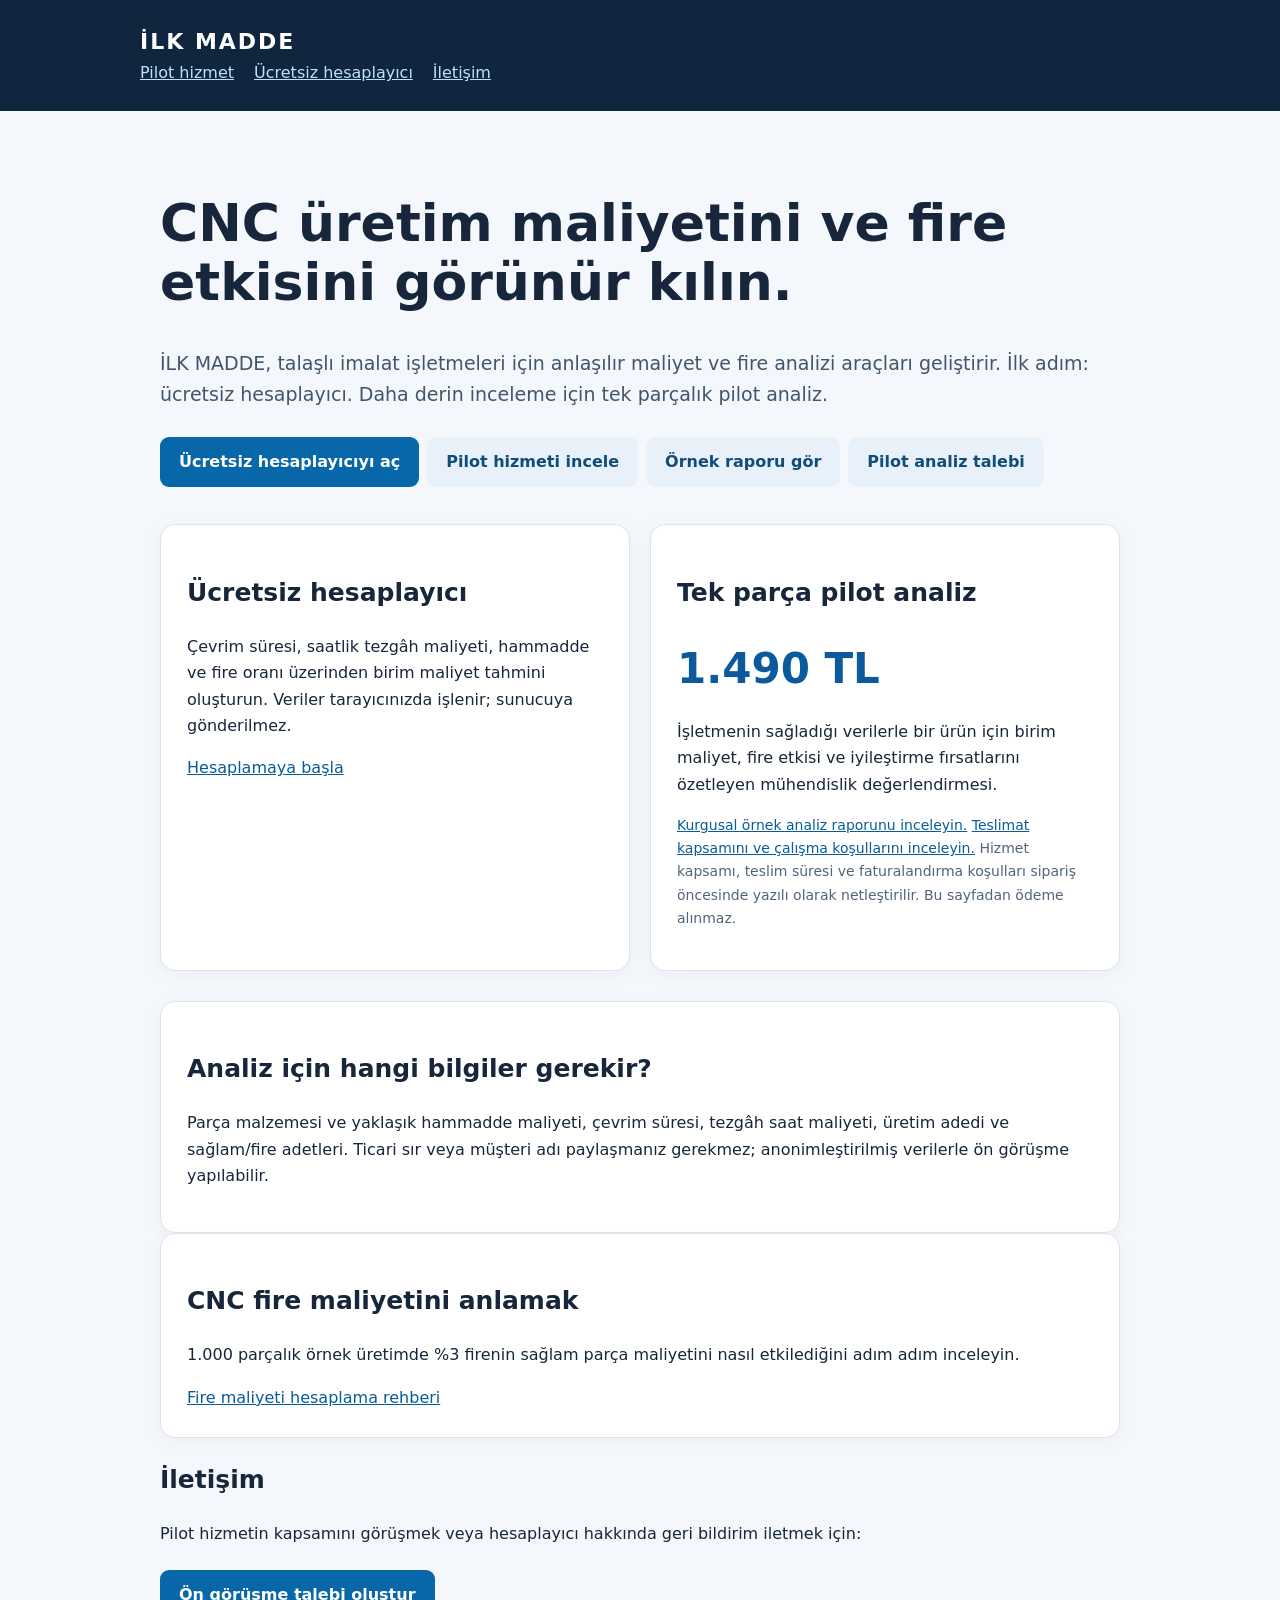
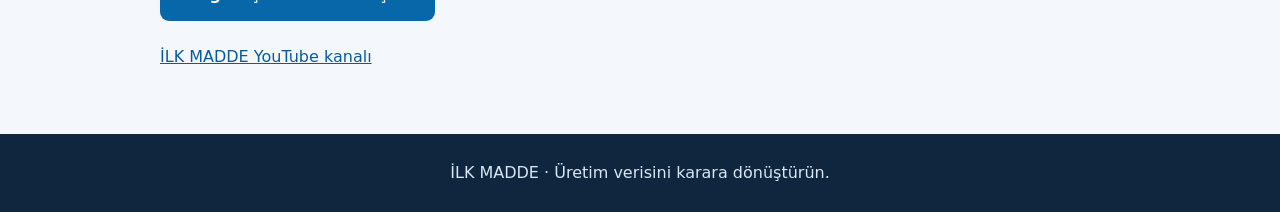
==== index.html @ 1cdfc6d5 "Link detailed pilot service scope from homepage" ====
<!doctype html><html lang="tr"><head><meta charset="utf-8"><meta name="viewport" content="width=device-width,initial-scale=1"><meta name="description" content="İLK MADDE CNC üretim maliyeti ve fire analizi. Ücretsiz hesaplayıcı ve 1.490 TL pilot mühendislik analizi."><title>İLK MADDE | CNC Maliyet ve Fire Analizi</title><style>:root{color-scheme:light}*{box-sizing:border-box}body{margin:0;background:#f4f7fb;color:#17263a;font:16px/1.65 system-ui,-apple-system,Segoe UI,sans-serif}header{background:#10263f;color:white;padding:24px max(20px,calc((100vw - 1000px)/2))}header strong{font-size:22px;letter-spacing:2px}nav a{color:#bce0ff;margin-right:20px}main{max-width:1000px;margin:auto;padding:48px 20px}h1{font-size:clamp(30px,5vw,52px);line-height:1.15}h2{font-size:25px}.lead{font-size:19px;color:#42556d}.grid{display:grid;grid-template-columns:repeat(auto-fit,minmax(260px,1fr));gap:20px;margin:30px 0}.card{background:white;border:1px solid #dce4ed;border-radius:15px;padding:26px;box-shadow:0 4px 20px #10263f0a}.price{font-size:42px;font-weight:800;color:#0b5a9e}.btn{display:inline-block;padding:12px 19px;border-radius:9px;background:#0867a8;color:white;text-decoration:none;font-weight:700;margin:7px 8px 7px 0}.btn.alt{background:#e8f1fa;color:#124c79}footer{background:#10263f;color:#d7e7f5;padding:26px 20px;text-align:center}a{color:#075c9b}footer a{color:#d7e7f5}.small{font-size:14px;color:#52647b}</style></head><body><header><strong>İLK MADDE</strong><nav><a href="#hizmet">Pilot hizmet</a><a href="hesaplayici.html">Ücretsiz hesaplayıcı</a><a href="#iletisim">İletişim</a></nav></header><main><h1>CNC üretim maliyetini ve fire etkisini görünür kılın.</h1><p class="lead">İLK MADDE, talaşlı imalat işletmeleri için anlaşılır maliyet ve fire analizi araçları geliştirir. İlk adım: ücretsiz hesaplayıcı. Daha derin inceleme için tek parçalık pilot analiz.</p><a class="btn" href="hesaplayici.html">Ücretsiz hesaplayıcıyı aç</a><a class="btn alt" href="#hizmet">Pilot hizmeti incele</a><a class="btn alt" href="ornek-analiz.html">Örnek raporu gör</a><a class="btn alt" href="on-gorusme.html?kaynak=ana-sayfa">Pilot analiz talebi</a><div class="grid"><section class="card"><h2>Ücretsiz hesaplayıcı</h2><p>Çevrim süresi, saatlik tezgâh maliyeti, hammadde ve fire oranı üzerinden birim maliyet tahmini oluşturun. Veriler tarayıcınızda işlenir; sunucuya gönderilmez.</p><a href="hesaplayici.html">Hesaplamaya başla</a></section><section class="card" id="hizmet"><h2>Tek parça pilot analiz</h2><div class="price">1.490 TL</div><p>İşletmenin sağladığı verilerle bir ürün için birim maliyet, fire etkisi ve iyileştirme fırsatlarını özetleyen mühendislik değerlendirmesi.</p><p class="small"><a href="ornek-analiz.html">Kurgusal örnek analiz raporunu inceleyin.</a> <a href="hizmet-kapsami.html">Teslimat kapsamını ve çalışma koşullarını inceleyin.</a> Hizmet kapsamı, teslim süresi ve faturalandırma koşulları sipariş öncesinde yazılı olarak netleştirilir. Bu sayfadan ödeme alınmaz.</p></section></div><section class="card"><h2>Analiz için hangi bilgiler gerekir?</h2><p>Parça malzemesi ve yaklaşık hammadde maliyeti, çevrim süresi, tezgâh saat maliyeti, üretim adedi ve sağlam/fire adetleri. Ticari sır veya müşteri adı paylaşmanız gerekmez; anonimleştirilmiş verilerle ön görüşme yapılabilir.</p></section><section class="card"><h2>CNC fire maliyetini anlamak</h2><p>1.000 parçalık örnek üretimde %3 firenin sağlam parça maliyetini nasıl etkilediğini adım adım inceleyin.</p><a href="cnc-fire-maliyeti.html">Fire maliyeti hesaplama rehberi</a></section><section id="iletisim"><h2>İletişim</h2><p>Pilot hizmetin kapsamını görüşmek veya hesaplayıcı hakkında geri bildirim iletmek için:</p><a class="btn" href="on-gorusme.html?kaynak=ana-sayfa">Ön görüşme talebi oluştur</a><p><a href="https://www.youtube.com/channel/UCplCbrNZTSpGg5XpnNmNl9g" rel="noopener noreferrer">İLK MADDE YouTube kanalı</a></p></section></main><footer>İLK MADDE · Üretim verisini karara dönüştürün.</footer></body></html>
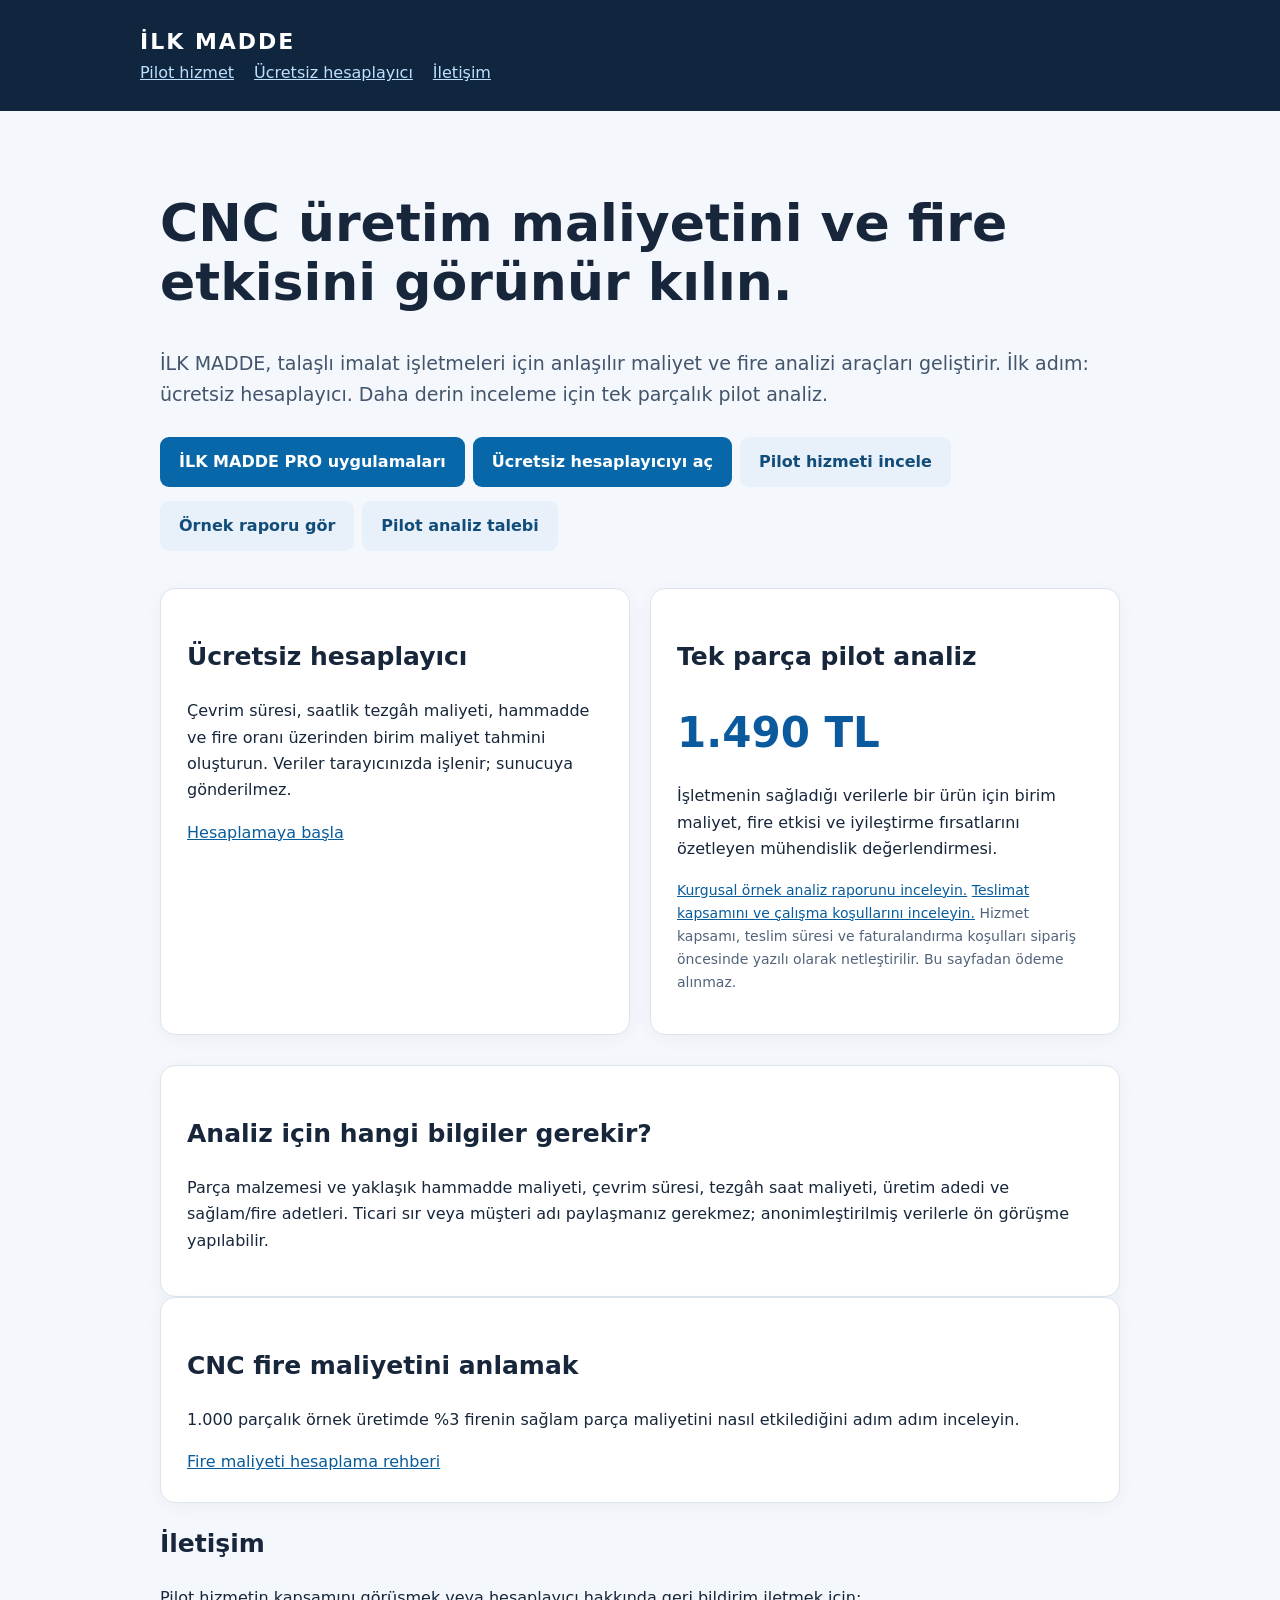
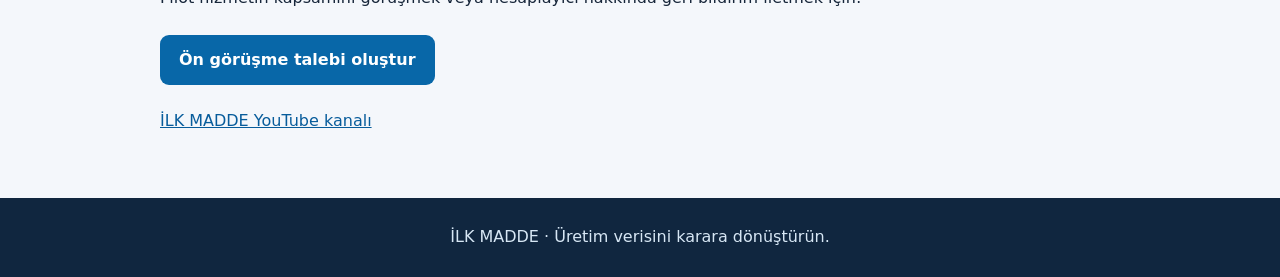
==== commit fe6e7063: "Feature modular PRO application suite on homepage" ====
--- a/index.html
+++ b/index.html
@@ -1 +1 @@
-<!doctype html><html lang="tr"><head><meta charset="utf-8"><meta name="viewport" content="width=device-width,initial-scale=1"><meta name="description" content="İLK MADDE CNC üretim maliyeti ve fire analizi. Ücretsiz hesaplayıcı ve 1.490 TL pilot mühendislik analizi."><title>İLK MADDE | CNC Maliyet ve Fire Analizi</title><style>:root{color-scheme:light}*{box-sizing:border-box}body{margin:0;background:#f4f7fb;color:#17263a;font:16px/1.65 system-ui,-apple-system,Segoe UI,sans-serif}header{background:#10263f;color:white;padding:24px max(20px,calc((100vw - 1000px)/2))}header strong{font-size:22px;letter-spacing:2px}nav a{color:#bce0ff;margin-right:20px}main{max-width:1000px;margin:auto;padding:48px 20px}h1{font-size:clamp(30px,5vw,52px);line-height:1.15}h2{font-size:25px}.lead{font-size:19px;color:#42556d}.grid{display:grid;grid-template-columns:repeat(auto-fit,minmax(260px,1fr));gap:20px;margin:30px 0}.card{background:white;border:1px solid #dce4ed;border-radius:15px;padding:26px;box-shadow:0 4px 20px #10263f0a}.price{font-size:42px;font-weight:800;color:#0b5a9e}.btn{display:inline-block;padding:12px 19px;border-radius:9px;background:#0867a8;color:white;text-decoration:none;font-weight:700;margin:7px 8px 7px 0}.btn.alt{background:#e8f1fa;color:#124c79}footer{background:#10263f;color:#d7e7f5;padding:26px 20px;text-align:center}a{color:#075c9b}footer a{color:#d7e7f5}.small{font-size:14px;color:#52647b}</style></head><body><header><strong>İLK MADDE</strong><nav><a href="#hizmet">Pilot hizmet</a><a href="hesaplayici.html">Ücretsiz hesaplayıcı</a><a href="#iletisim">İletişim</a></nav></header><main><h1>CNC üretim maliyetini ve fire etkisini görünür kılın.</h1><p class="lead">İLK MADDE, talaşlı imalat işletmeleri için anlaşılır maliyet ve fire analizi araçları geliştirir. İlk adım: ücretsiz hesaplayıcı. Daha derin inceleme için tek parçalık pilot analiz.</p><a class="btn" href="hesaplayici.html">Ücretsiz hesaplayıcıyı aç</a><a class="btn alt" href="#hizmet">Pilot hizmeti incele</a><a class="btn alt" href="ornek-analiz.html">Örnek raporu gör</a><a class="btn alt" href="on-gorusme.html?kaynak=ana-sayfa">Pilot analiz talebi</a><div class="grid"><section class="card"><h2>Ücretsiz hesaplayıcı</h2><p>Çevrim süresi, saatlik tezgâh maliyeti, hammadde ve fire oranı üzerinden birim maliyet tahmini oluşturun. Veriler tarayıcınızda işlenir; sunucuya gönderilmez.</p><a href="hesaplayici.html">Hesaplamaya başla</a></section><section class="card" id="hizmet"><h2>Tek parça pilot analiz</h2><div class="price">1.490 TL</div><p>İşletmenin sağladığı verilerle bir ürün için birim maliyet, fire etkisi ve iyileştirme fırsatlarını özetleyen mühendislik değerlendirmesi.</p><p class="small"><a href="ornek-analiz.html">Kurgusal örnek analiz raporunu inceleyin.</a> <a href="hizmet-kapsami.html">Teslimat kapsamını ve çalışma koşullarını inceleyin.</a> Hizmet kapsamı, teslim süresi ve faturalandırma koşulları sipariş öncesinde yazılı olarak netleştirilir. Bu sayfadan ödeme alınmaz.</p></section></div><section class="card"><h2>Analiz için hangi bilgiler gerekir?</h2><p>Parça malzemesi ve yaklaşık hammadde maliyeti, çevrim süresi, tezgâh saat maliyeti, üretim adedi ve sağlam/fire adetleri. Ticari sır veya müşteri adı paylaşmanız gerekmez; anonimleştirilmiş verilerle ön görüşme yapılabilir.</p></section><section class="card"><h2>CNC fire maliyetini anlamak</h2><p>1.000 parçalık örnek üretimde %3 firenin sağlam parça maliyetini nasıl etkilediğini adım adım inceleyin.</p><a href="cnc-fire-maliyeti.html">Fire maliyeti hesaplama rehberi</a></section><section id="iletisim"><h2>İletişim</h2><p>Pilot hizmetin kapsamını görüşmek veya hesaplayıcı hakkında geri bildirim iletmek için:</p><a class="btn" href="on-gorusme.html?kaynak=ana-sayfa">Ön görüşme talebi oluştur</a><p><a href="https://www.youtube.com/channel/UCplCbrNZTSpGg5XpnNmNl9g" rel="noopener noreferrer">İLK MADDE YouTube kanalı</a></p></section></main><footer>İLK MADDE · Üretim verisini karara dönüştürün.</footer></body></html>+<!doctype html><html lang="tr"><head><meta charset="utf-8"><meta name="viewport" content="width=device-width,initial-scale=1"><meta name="description" content="İLK MADDE CNC üretim maliyeti ve fire analizi. Ücretsiz hesaplayıcı ve 1.490 TL pilot mühendislik analizi."><title>İLK MADDE | CNC Maliyet ve Fire Analizi</title><style>:root{color-scheme:light}*{box-sizing:border-box}body{margin:0;background:#f4f7fb;color:#17263a;font:16px/1.65 system-ui,-apple-system,Segoe UI,sans-serif}header{background:#10263f;color:white;padding:24px max(20px,calc((100vw - 1000px)/2))}header strong{font-size:22px;letter-spacing:2px}nav a{color:#bce0ff;margin-right:20px}main{max-width:1000px;margin:auto;padding:48px 20px}h1{font-size:clamp(30px,5vw,52px);line-height:1.15}h2{font-size:25px}.lead{font-size:19px;color:#42556d}.grid{display:grid;grid-template-columns:repeat(auto-fit,minmax(260px,1fr));gap:20px;margin:30px 0}.card{background:white;border:1px solid #dce4ed;border-radius:15px;padding:26px;box-shadow:0 4px 20px #10263f0a}.price{font-size:42px;font-weight:800;color:#0b5a9e}.btn{display:inline-block;padding:12px 19px;border-radius:9px;background:#0867a8;color:white;text-decoration:none;font-weight:700;margin:7px 8px 7px 0}.btn.alt{background:#e8f1fa;color:#124c79}footer{background:#10263f;color:#d7e7f5;padding:26px 20px;text-align:center}a{color:#075c9b}footer a{color:#d7e7f5}.small{font-size:14px;color:#52647b}</style></head><body><header><strong>İLK MADDE</strong><nav><a href="#hizmet">Pilot hizmet</a><a href="hesaplayici.html">Ücretsiz hesaplayıcı</a><a href="#iletisim">İletişim</a></nav></header><main><h1>CNC üretim maliyetini ve fire etkisini görünür kılın.</h1><p class="lead">İLK MADDE, talaşlı imalat işletmeleri için anlaşılır maliyet ve fire analizi araçları geliştirir. İlk adım: ücretsiz hesaplayıcı. Daha derin inceleme için tek parçalık pilot analiz.</p><a class="btn" href="pro.html">İLK MADDE PRO uygulamaları</a><a class="btn" href="hesaplayici.html">Ücretsiz hesaplayıcıyı aç</a><a class="btn alt" href="#hizmet">Pilot hizmeti incele</a><a class="btn alt" href="ornek-analiz.html">Örnek raporu gör</a><a class="btn alt" href="on-gorusme.html?kaynak=ana-sayfa">Pilot analiz talebi</a><div class="grid"><section class="card"><h2>Ücretsiz hesaplayıcı</h2><p>Çevrim süresi, saatlik tezgâh maliyeti, hammadde ve fire oranı üzerinden birim maliyet tahmini oluşturun. Veriler tarayıcınızda işlenir; sunucuya gönderilmez.</p><a href="hesaplayici.html">Hesaplamaya başla</a></section><section class="card" id="hizmet"><h2>Tek parça pilot analiz</h2><div class="price">1.490 TL</div><p>İşletmenin sağladığı verilerle bir ürün için birim maliyet, fire etkisi ve iyileştirme fırsatlarını özetleyen mühendislik değerlendirmesi.</p><p class="small"><a href="ornek-analiz.html">Kurgusal örnek analiz raporunu inceleyin.</a> <a href="hizmet-kapsami.html">Teslimat kapsamını ve çalışma koşullarını inceleyin.</a> Hizmet kapsamı, teslim süresi ve faturalandırma koşulları sipariş öncesinde yazılı olarak netleştirilir. Bu sayfadan ödeme alınmaz.</p></section></div><section class="card"><h2>Analiz için hangi bilgiler gerekir?</h2><p>Parça malzemesi ve yaklaşık hammadde maliyeti, çevrim süresi, tezgâh saat maliyeti, üretim adedi ve sağlam/fire adetleri. Ticari sır veya müşteri adı paylaşmanız gerekmez; anonimleştirilmiş verilerle ön görüşme yapılabilir.</p></section><section class="card"><h2>CNC fire maliyetini anlamak</h2><p>1.000 parçalık örnek üretimde %3 firenin sağlam parça maliyetini nasıl etkilediğini adım adım inceleyin.</p><a href="cnc-fire-maliyeti.html">Fire maliyeti hesaplama rehberi</a></section><section id="iletisim"><h2>İletişim</h2><p>Pilot hizmetin kapsamını görüşmek veya hesaplayıcı hakkında geri bildirim iletmek için:</p><a class="btn" href="on-gorusme.html?kaynak=ana-sayfa">Ön görüşme talebi oluştur</a><p><a href="https://www.youtube.com/channel/UCplCbrNZTSpGg5XpnNmNl9g" rel="noopener noreferrer">İLK MADDE YouTube kanalı</a></p></section></main><footer>İLK MADDE · Üretim verisini karara dönüştürün.</footer></body></html>
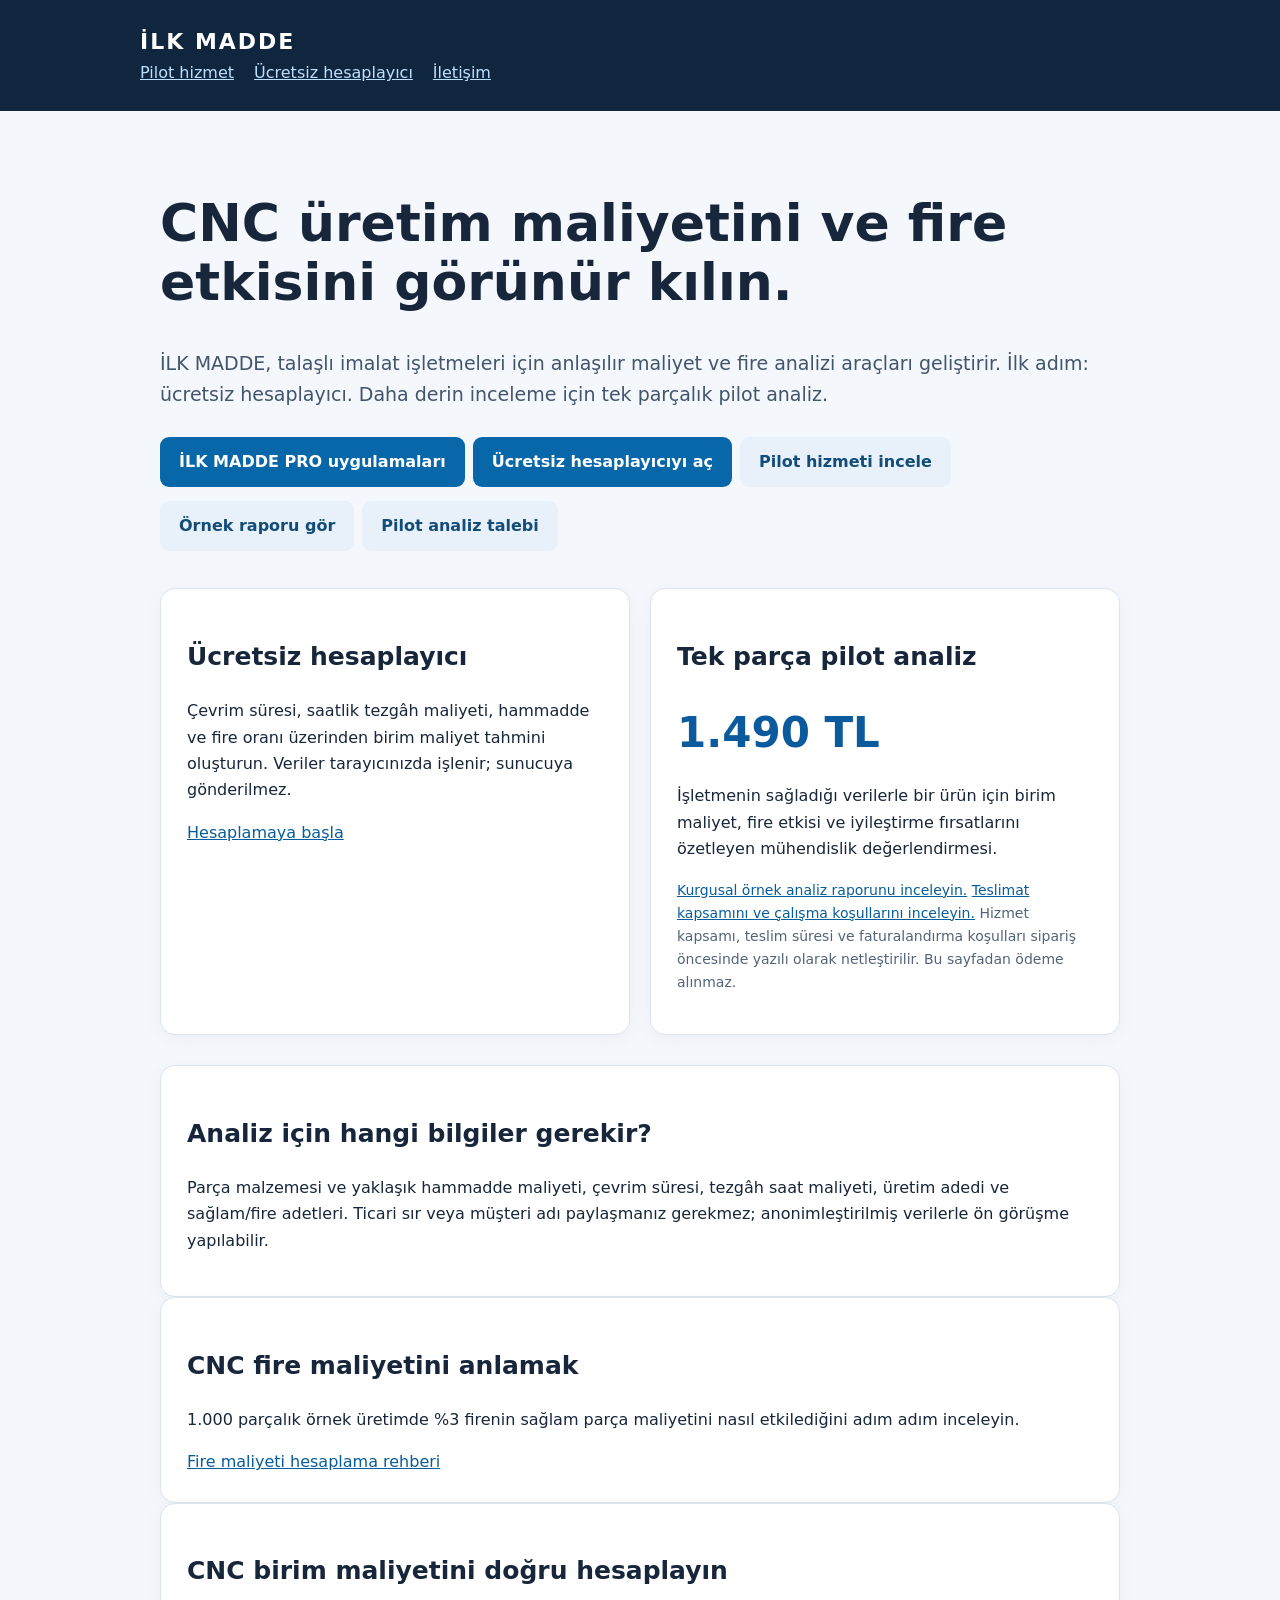
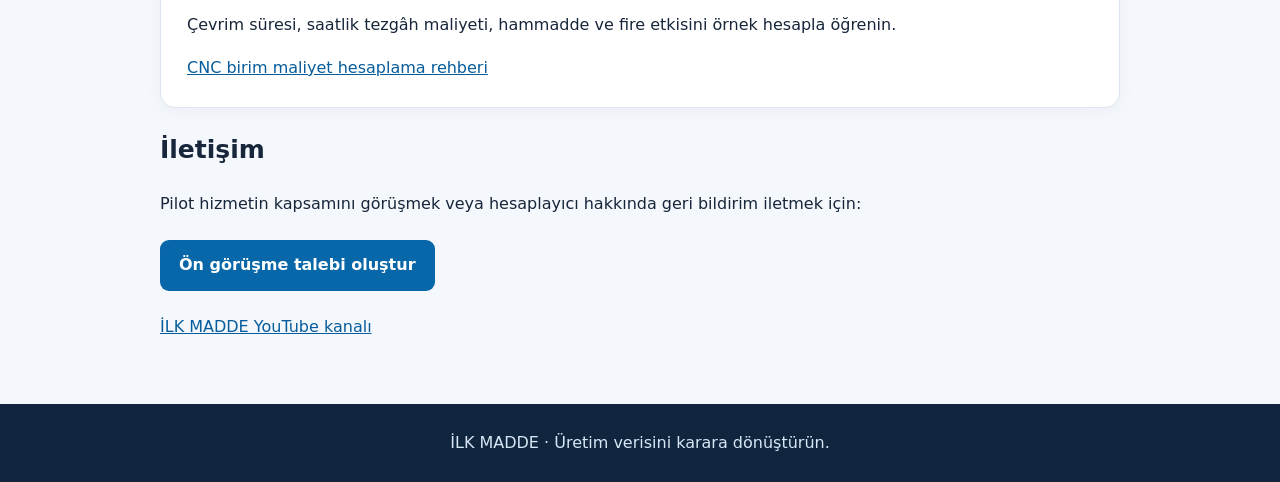
==== commit 8a5e345f: "Improve homepage search metadata and link original CNC cost guide" ====
--- a/index.html
+++ b/index.html
@@ -1 +1 @@
-<!doctype html><html lang="tr"><head><meta charset="utf-8"><meta name="viewport" content="width=device-width,initial-scale=1"><meta name="description" content="İLK MADDE CNC üretim maliyeti ve fire analizi. Ücretsiz hesaplayıcı ve 1.490 TL pilot mühendislik analizi."><title>İLK MADDE | CNC Maliyet ve Fire Analizi</title><style>:root{color-scheme:light}*{box-sizing:border-box}body{margin:0;background:#f4f7fb;color:#17263a;font:16px/1.65 system-ui,-apple-system,Segoe UI,sans-serif}header{background:#10263f;color:white;padding:24px max(20px,calc((100vw - 1000px)/2))}header strong{font-size:22px;letter-spacing:2px}nav a{color:#bce0ff;margin-right:20px}main{max-width:1000px;margin:auto;padding:48px 20px}h1{font-size:clamp(30px,5vw,52px);line-height:1.15}h2{font-size:25px}.lead{font-size:19px;color:#42556d}.grid{display:grid;grid-template-columns:repeat(auto-fit,minmax(260px,1fr));gap:20px;margin:30px 0}.card{background:white;border:1px solid #dce4ed;border-radius:15px;padding:26px;box-shadow:0 4px 20px #10263f0a}.price{font-size:42px;font-weight:800;color:#0b5a9e}.btn{display:inline-block;padding:12px 19px;border-radius:9px;background:#0867a8;color:white;text-decoration:none;font-weight:700;margin:7px 8px 7px 0}.btn.alt{background:#e8f1fa;color:#124c79}footer{background:#10263f;color:#d7e7f5;padding:26px 20px;text-align:center}a{color:#075c9b}footer a{color:#d7e7f5}.small{font-size:14px;color:#52647b}</style></head><body><header><strong>İLK MADDE</strong><nav><a href="#hizmet">Pilot hizmet</a><a href="hesaplayici.html">Ücretsiz hesaplayıcı</a><a href="#iletisim">İletişim</a></nav></header><main><h1>CNC üretim maliyetini ve fire etkisini görünür kılın.</h1><p class="lead">İLK MADDE, talaşlı imalat işletmeleri için anlaşılır maliyet ve fire analizi araçları geliştirir. İlk adım: ücretsiz hesaplayıcı. Daha derin inceleme için tek parçalık pilot analiz.</p><a class="btn" href="pro.html">İLK MADDE PRO uygulamaları</a><a class="btn" href="hesaplayici.html">Ücretsiz hesaplayıcıyı aç</a><a class="btn alt" href="#hizmet">Pilot hizmeti incele</a><a class="btn alt" href="ornek-analiz.html">Örnek raporu gör</a><a class="btn alt" href="on-gorusme.html?kaynak=ana-sayfa">Pilot analiz talebi</a><div class="grid"><section class="card"><h2>Ücretsiz hesaplayıcı</h2><p>Çevrim süresi, saatlik tezgâh maliyeti, hammadde ve fire oranı üzerinden birim maliyet tahmini oluşturun. Veriler tarayıcınızda işlenir; sunucuya gönderilmez.</p><a href="hesaplayici.html">Hesaplamaya başla</a></section><section class="card" id="hizmet"><h2>Tek parça pilot analiz</h2><div class="price">1.490 TL</div><p>İşletmenin sağladığı verilerle bir ürün için birim maliyet, fire etkisi ve iyileştirme fırsatlarını özetleyen mühendislik değerlendirmesi.</p><p class="small"><a href="ornek-analiz.html">Kurgusal örnek analiz raporunu inceleyin.</a> <a href="hizmet-kapsami.html">Teslimat kapsamını ve çalışma koşullarını inceleyin.</a> Hizmet kapsamı, teslim süresi ve faturalandırma koşulları sipariş öncesinde yazılı olarak netleştirilir. Bu sayfadan ödeme alınmaz.</p></section></div><section class="card"><h2>Analiz için hangi bilgiler gerekir?</h2><p>Parça malzemesi ve yaklaşık hammadde maliyeti, çevrim süresi, tezgâh saat maliyeti, üretim adedi ve sağlam/fire adetleri. Ticari sır veya müşteri adı paylaşmanız gerekmez; anonimleştirilmiş verilerle ön görüşme yapılabilir.</p></section><section class="card"><h2>CNC fire maliyetini anlamak</h2><p>1.000 parçalık örnek üretimde %3 firenin sağlam parça maliyetini nasıl etkilediğini adım adım inceleyin.</p><a href="cnc-fire-maliyeti.html">Fire maliyeti hesaplama rehberi</a></section><section id="iletisim"><h2>İletişim</h2><p>Pilot hizmetin kapsamını görüşmek veya hesaplayıcı hakkında geri bildirim iletmek için:</p><a class="btn" href="on-gorusme.html?kaynak=ana-sayfa">Ön görüşme talebi oluştur</a><p><a href="https://www.youtube.com/channel/UCplCbrNZTSpGg5XpnNmNl9g" rel="noopener noreferrer">İLK MADDE YouTube kanalı</a></p></section></main><footer>İLK MADDE · Üretim verisini karara dönüştürün.</footer></body></html>+<!doctype html><html lang="tr"><head><meta charset="utf-8"><meta name="viewport" content="width=device-width,initial-scale=1"><meta name="description" content="İLK MADDE CNC üretim maliyeti ve fire analizi. Ücretsiz hesaplayıcı ve 1.490 TL pilot mühendislik analizi."><link rel="canonical" href="https://bugrayesilbas-cyber.github.io/ilk-madde/"><meta property="og:title" content="İLK MADDE | CNC Maliyet ve Fire Analizi"><meta property="og:description" content="Ücretsiz CNC maliyet hesaplayıcı, fire analizi ve pilot mühendislik hizmeti."><meta property="og:type" content="website"><meta property="og:url" content="https://bugrayesilbas-cyber.github.io/ilk-madde/"><title>İLK MADDE | CNC Maliyet ve Fire Analizi</title><style>:root{color-scheme:light}*{box-sizing:border-box}body{margin:0;background:#f4f7fb;color:#17263a;font:16px/1.65 system-ui,-apple-system,Segoe UI,sans-serif}header{background:#10263f;color:white;padding:24px max(20px,calc((100vw - 1000px)/2))}header strong{font-size:22px;letter-spacing:2px}nav a{color:#bce0ff;margin-right:20px}main{max-width:1000px;margin:auto;padding:48px 20px}h1{font-size:clamp(30px,5vw,52px);line-height:1.15}h2{font-size:25px}.lead{font-size:19px;color:#42556d}.grid{display:grid;grid-template-columns:repeat(auto-fit,minmax(260px,1fr));gap:20px;margin:30px 0}.card{background:white;border:1px solid #dce4ed;border-radius:15px;padding:26px;box-shadow:0 4px 20px #10263f0a}.price{font-size:42px;font-weight:800;color:#0b5a9e}.btn{display:inline-block;padding:12px 19px;border-radius:9px;background:#0867a8;color:white;text-decoration:none;font-weight:700;margin:7px 8px 7px 0}.btn.alt{background:#e8f1fa;color:#124c79}footer{background:#10263f;color:#d7e7f5;padding:26px 20px;text-align:center}a{color:#075c9b}footer a{color:#d7e7f5}.small{font-size:14px;color:#52647b}</style></head><body><header><strong>İLK MADDE</strong><nav><a href="#hizmet">Pilot hizmet</a><a href="hesaplayici.html">Ücretsiz hesaplayıcı</a><a href="#iletisim">İletişim</a></nav></header><main><h1>CNC üretim maliyetini ve fire etkisini görünür kılın.</h1><p class="lead">İLK MADDE, talaşlı imalat işletmeleri için anlaşılır maliyet ve fire analizi araçları geliştirir. İlk adım: ücretsiz hesaplayıcı. Daha derin inceleme için tek parçalık pilot analiz.</p><a class="btn" href="pro.html">İLK MADDE PRO uygulamaları</a><a class="btn" href="hesaplayici.html">Ücretsiz hesaplayıcıyı aç</a><a class="btn alt" href="#hizmet">Pilot hizmeti incele</a><a class="btn alt" href="ornek-analiz.html">Örnek raporu gör</a><a class="btn alt" href="on-gorusme.html?kaynak=ana-sayfa">Pilot analiz talebi</a><div class="grid"><section class="card"><h2>Ücretsiz hesaplayıcı</h2><p>Çevrim süresi, saatlik tezgâh maliyeti, hammadde ve fire oranı üzerinden birim maliyet tahmini oluşturun. Veriler tarayıcınızda işlenir; sunucuya gönderilmez.</p><a href="hesaplayici.html">Hesaplamaya başla</a></section><section class="card" id="hizmet"><h2>Tek parça pilot analiz</h2><div class="price">1.490 TL</div><p>İşletmenin sağladığı verilerle bir ürün için birim maliyet, fire etkisi ve iyileştirme fırsatlarını özetleyen mühendislik değerlendirmesi.</p><p class="small"><a href="ornek-analiz.html">Kurgusal örnek analiz raporunu inceleyin.</a> <a href="hizmet-kapsami.html">Teslimat kapsamını ve çalışma koşullarını inceleyin.</a> Hizmet kapsamı, teslim süresi ve faturalandırma koşulları sipariş öncesinde yazılı olarak netleştirilir. Bu sayfadan ödeme alınmaz.</p></section></div><section class="card"><h2>Analiz için hangi bilgiler gerekir?</h2><p>Parça malzemesi ve yaklaşık hammadde maliyeti, çevrim süresi, tezgâh saat maliyeti, üretim adedi ve sağlam/fire adetleri. Ticari sır veya müşteri adı paylaşmanız gerekmez; anonimleştirilmiş verilerle ön görüşme yapılabilir.</p></section><section class="card"><h2>CNC fire maliyetini anlamak</h2><p>1.000 parçalık örnek üretimde %3 firenin sağlam parça maliyetini nasıl etkilediğini adım adım inceleyin.</p><a href="cnc-fire-maliyeti.html">Fire maliyeti hesaplama rehberi</a></section><section class="card"><h2>CNC birim maliyetini doğru hesaplayın</h2><p>Çevrim süresi, saatlik tezgâh maliyeti, hammadde ve fire etkisini örnek hesapla öğrenin.</p><a href="cnc-birim-maliyet-hesaplama.html">CNC birim maliyet hesaplama rehberi</a></section><section id="iletisim"><h2>İletişim</h2><p>Pilot hizmetin kapsamını görüşmek veya hesaplayıcı hakkında geri bildirim iletmek için:</p><a class="btn" href="on-gorusme.html?kaynak=ana-sayfa">Ön görüşme talebi oluştur</a><p><a href="https://www.youtube.com/channel/UCplCbrNZTSpGg5XpnNmNl9g" rel="noopener noreferrer">İLK MADDE YouTube kanalı</a></p></section></main><footer>İLK MADDE · Üretim verisini karara dönüştürün.</footer></body></html>
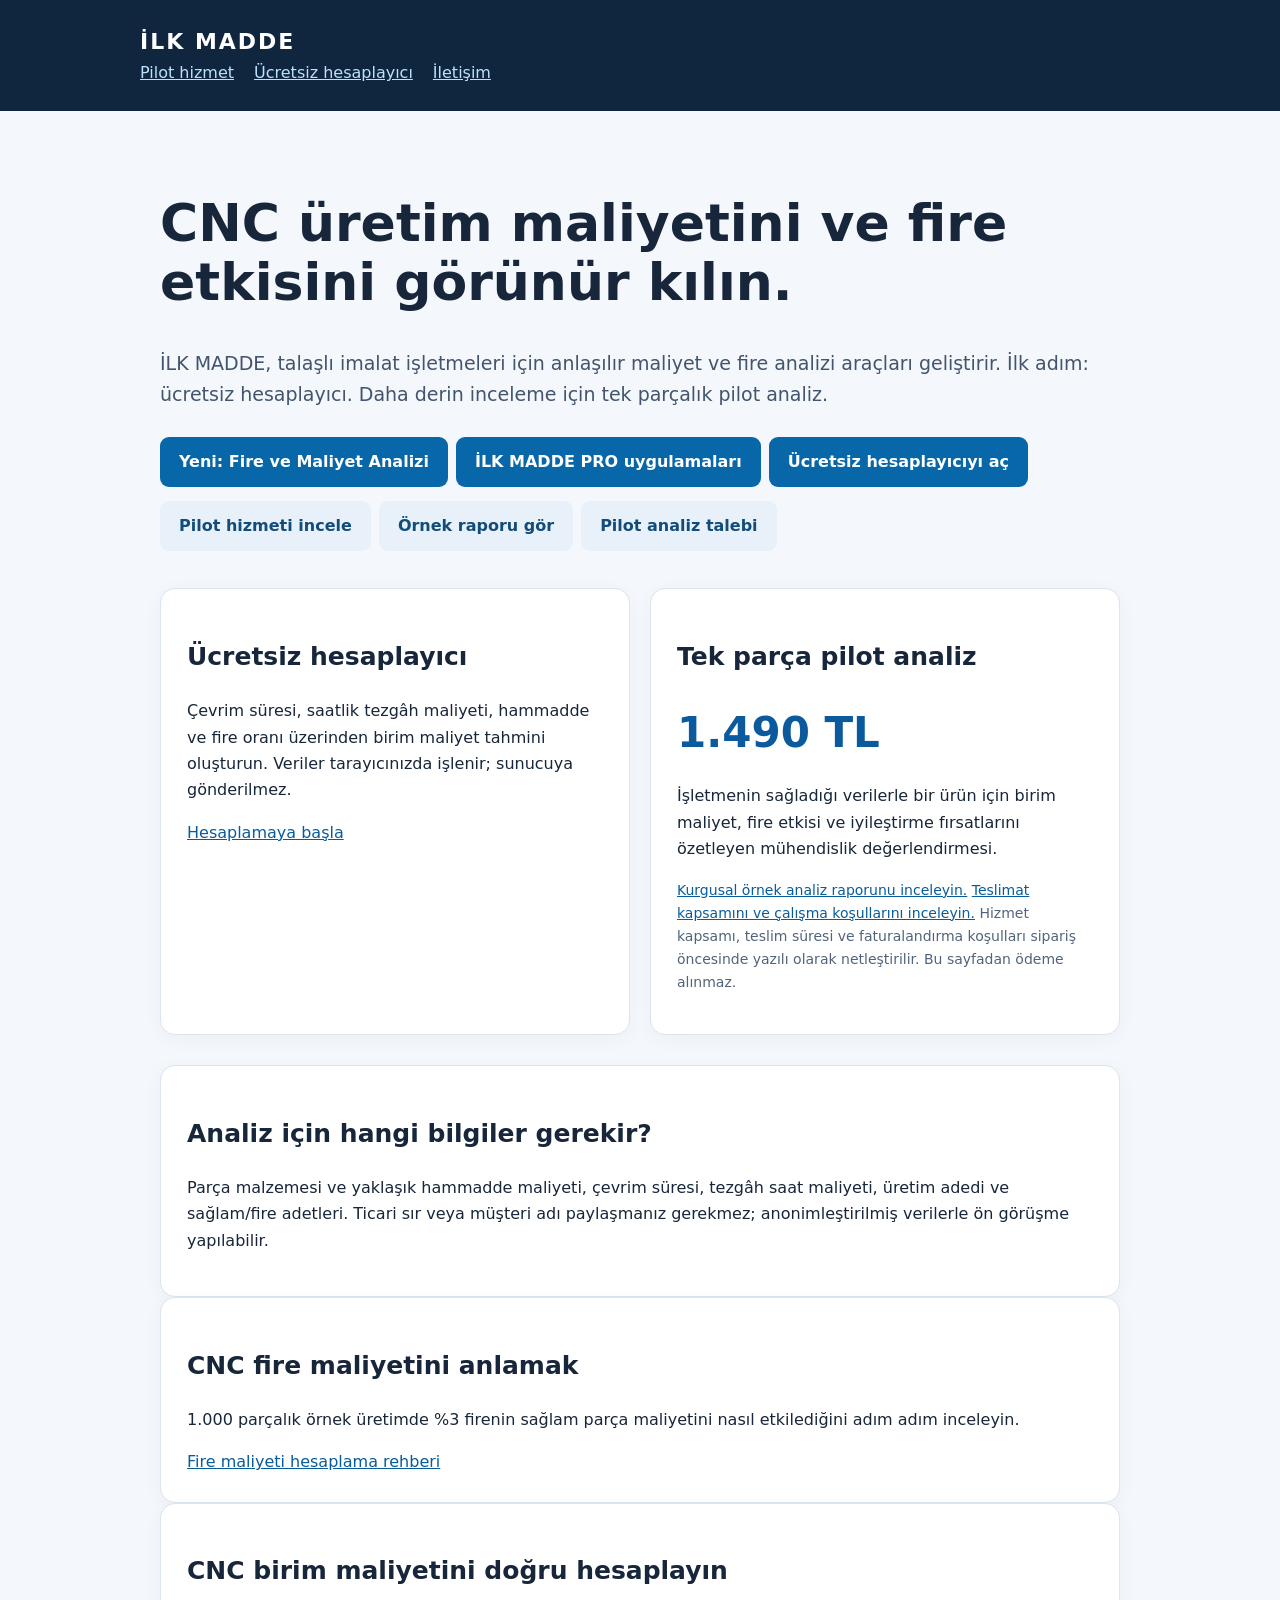
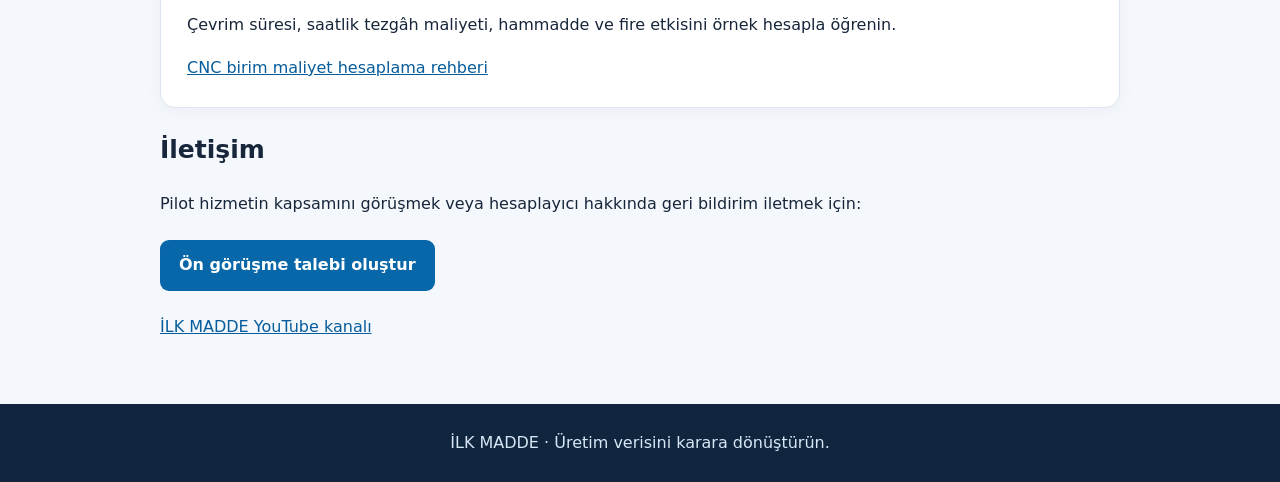
==== commit d87f2a98: "Link new CNC scrap analysis app from homepage" ====
--- a/index.html
+++ b/index.html
@@ -1 +1 @@
-<!doctype html><html lang="tr"><head><meta charset="utf-8"><meta name="viewport" content="width=device-width,initial-scale=1"><meta name="description" content="İLK MADDE CNC üretim maliyeti ve fire analizi. Ücretsiz hesaplayıcı ve 1.490 TL pilot mühendislik analizi."><link rel="canonical" href="https://bugrayesilbas-cyber.github.io/ilk-madde/"><meta property="og:title" content="İLK MADDE | CNC Maliyet ve Fire Analizi"><meta property="og:description" content="Ücretsiz CNC maliyet hesaplayıcı, fire analizi ve pilot mühendislik hizmeti."><meta property="og:type" content="website"><meta property="og:url" content="https://bugrayesilbas-cyber.github.io/ilk-madde/"><title>İLK MADDE | CNC Maliyet ve Fire Analizi</title><style>:root{color-scheme:light}*{box-sizing:border-box}body{margin:0;background:#f4f7fb;color:#17263a;font:16px/1.65 system-ui,-apple-system,Segoe UI,sans-serif}header{background:#10263f;color:white;padding:24px max(20px,calc((100vw - 1000px)/2))}header strong{font-size:22px;letter-spacing:2px}nav a{color:#bce0ff;margin-right:20px}main{max-width:1000px;margin:auto;padding:48px 20px}h1{font-size:clamp(30px,5vw,52px);line-height:1.15}h2{font-size:25px}.lead{font-size:19px;color:#42556d}.grid{display:grid;grid-template-columns:repeat(auto-fit,minmax(260px,1fr));gap:20px;margin:30px 0}.card{background:white;border:1px solid #dce4ed;border-radius:15px;padding:26px;box-shadow:0 4px 20px #10263f0a}.price{font-size:42px;font-weight:800;color:#0b5a9e}.btn{display:inline-block;padding:12px 19px;border-radius:9px;background:#0867a8;color:white;text-decoration:none;font-weight:700;margin:7px 8px 7px 0}.btn.alt{background:#e8f1fa;color:#124c79}footer{background:#10263f;color:#d7e7f5;padding:26px 20px;text-align:center}a{color:#075c9b}footer a{color:#d7e7f5}.small{font-size:14px;color:#52647b}</style></head><body><header><strong>İLK MADDE</strong><nav><a href="#hizmet">Pilot hizmet</a><a href="hesaplayici.html">Ücretsiz hesaplayıcı</a><a href="#iletisim">İletişim</a></nav></header><main><h1>CNC üretim maliyetini ve fire etkisini görünür kılın.</h1><p class="lead">İLK MADDE, talaşlı imalat işletmeleri için anlaşılır maliyet ve fire analizi araçları geliştirir. İlk adım: ücretsiz hesaplayıcı. Daha derin inceleme için tek parçalık pilot analiz.</p><a class="btn" href="pro.html">İLK MADDE PRO uygulamaları</a><a class="btn" href="hesaplayici.html">Ücretsiz hesaplayıcıyı aç</a><a class="btn alt" href="#hizmet">Pilot hizmeti incele</a><a class="btn alt" href="ornek-analiz.html">Örnek raporu gör</a><a class="btn alt" href="on-gorusme.html?kaynak=ana-sayfa">Pilot analiz talebi</a><div class="grid"><section class="card"><h2>Ücretsiz hesaplayıcı</h2><p>Çevrim süresi, saatlik tezgâh maliyeti, hammadde ve fire oranı üzerinden birim maliyet tahmini oluşturun. Veriler tarayıcınızda işlenir; sunucuya gönderilmez.</p><a href="hesaplayici.html">Hesaplamaya başla</a></section><section class="card" id="hizmet"><h2>Tek parça pilot analiz</h2><div class="price">1.490 TL</div><p>İşletmenin sağladığı verilerle bir ürün için birim maliyet, fire etkisi ve iyileştirme fırsatlarını özetleyen mühendislik değerlendirmesi.</p><p class="small"><a href="ornek-analiz.html">Kurgusal örnek analiz raporunu inceleyin.</a> <a href="hizmet-kapsami.html">Teslimat kapsamını ve çalışma koşullarını inceleyin.</a> Hizmet kapsamı, teslim süresi ve faturalandırma koşulları sipariş öncesinde yazılı olarak netleştirilir. Bu sayfadan ödeme alınmaz.</p></section></div><section class="card"><h2>Analiz için hangi bilgiler gerekir?</h2><p>Parça malzemesi ve yaklaşık hammadde maliyeti, çevrim süresi, tezgâh saat maliyeti, üretim adedi ve sağlam/fire adetleri. Ticari sır veya müşteri adı paylaşmanız gerekmez; anonimleştirilmiş verilerle ön görüşme yapılabilir.</p></section><section class="card"><h2>CNC fire maliyetini anlamak</h2><p>1.000 parçalık örnek üretimde %3 firenin sağlam parça maliyetini nasıl etkilediğini adım adım inceleyin.</p><a href="cnc-fire-maliyeti.html">Fire maliyeti hesaplama rehberi</a></section><section class="card"><h2>CNC birim maliyetini doğru hesaplayın</h2><p>Çevrim süresi, saatlik tezgâh maliyeti, hammadde ve fire etkisini örnek hesapla öğrenin.</p><a href="cnc-birim-maliyet-hesaplama.html">CNC birim maliyet hesaplama rehberi</a></section><section id="iletisim"><h2>İletişim</h2><p>Pilot hizmetin kapsamını görüşmek veya hesaplayıcı hakkında geri bildirim iletmek için:</p><a class="btn" href="on-gorusme.html?kaynak=ana-sayfa">Ön görüşme talebi oluştur</a><p><a href="https://www.youtube.com/channel/UCplCbrNZTSpGg5XpnNmNl9g" rel="noopener noreferrer">İLK MADDE YouTube kanalı</a></p></section></main><footer>İLK MADDE · Üretim verisini karara dönüştürün.</footer></body></html>+<!doctype html><html lang="tr"><head><meta charset="utf-8"><meta name="viewport" content="width=device-width,initial-scale=1"><meta name="description" content="İLK MADDE CNC üretim maliyeti ve fire analizi. Ücretsiz hesaplayıcı ve 1.490 TL pilot mühendislik analizi."><link rel="canonical" href="https://bugrayesilbas-cyber.github.io/ilk-madde/"><meta property="og:title" content="İLK MADDE | CNC Maliyet ve Fire Analizi"><meta property="og:description" content="Ücretsiz CNC maliyet hesaplayıcı, fire analizi ve pilot mühendislik hizmeti."><meta property="og:type" content="website"><meta property="og:url" content="https://bugrayesilbas-cyber.github.io/ilk-madde/"><title>İLK MADDE | CNC Maliyet ve Fire Analizi</title><style>:root{color-scheme:light}*{box-sizing:border-box}body{margin:0;background:#f4f7fb;color:#17263a;font:16px/1.65 system-ui,-apple-system,Segoe UI,sans-serif}header{background:#10263f;color:white;padding:24px max(20px,calc((100vw - 1000px)/2))}header strong{font-size:22px;letter-spacing:2px}nav a{color:#bce0ff;margin-right:20px}main{max-width:1000px;margin:auto;padding:48px 20px}h1{font-size:clamp(30px,5vw,52px);line-height:1.15}h2{font-size:25px}.lead{font-size:19px;color:#42556d}.grid{display:grid;grid-template-columns:repeat(auto-fit,minmax(260px,1fr));gap:20px;margin:30px 0}.card{background:white;border:1px solid #dce4ed;border-radius:15px;padding:26px;box-shadow:0 4px 20px #10263f0a}.price{font-size:42px;font-weight:800;color:#0b5a9e}.btn{display:inline-block;padding:12px 19px;border-radius:9px;background:#0867a8;color:white;text-decoration:none;font-weight:700;margin:7px 8px 7px 0}.btn.alt{background:#e8f1fa;color:#124c79}footer{background:#10263f;color:#d7e7f5;padding:26px 20px;text-align:center}a{color:#075c9b}footer a{color:#d7e7f5}.small{font-size:14px;color:#52647b}</style></head><body><header><strong>İLK MADDE</strong><nav><a href="#hizmet">Pilot hizmet</a><a href="hesaplayici.html">Ücretsiz hesaplayıcı</a><a href="#iletisim">İletişim</a></nav></header><main><h1>CNC üretim maliyetini ve fire etkisini görünür kılın.</h1><p class="lead">İLK MADDE, talaşlı imalat işletmeleri için anlaşılır maliyet ve fire analizi araçları geliştirir. İlk adım: ücretsiz hesaplayıcı. Daha derin inceleme için tek parçalık pilot analiz.</p><a class="btn" href="fire-analizi.html">Yeni: Fire ve Maliyet Analizi</a><a class="btn" href="pro.html">İLK MADDE PRO uygulamaları</a><a class="btn" href="hesaplayici.html">Ücretsiz hesaplayıcıyı aç</a><a class="btn alt" href="#hizmet">Pilot hizmeti incele</a><a class="btn alt" href="ornek-analiz.html">Örnek raporu gör</a><a class="btn alt" href="on-gorusme.html?kaynak=ana-sayfa">Pilot analiz talebi</a><div class="grid"><section class="card"><h2>Ücretsiz hesaplayıcı</h2><p>Çevrim süresi, saatlik tezgâh maliyeti, hammadde ve fire oranı üzerinden birim maliyet tahmini oluşturun. Veriler tarayıcınızda işlenir; sunucuya gönderilmez.</p><a href="hesaplayici.html">Hesaplamaya başla</a></section><section class="card" id="hizmet"><h2>Tek parça pilot analiz</h2><div class="price">1.490 TL</div><p>İşletmenin sağladığı verilerle bir ürün için birim maliyet, fire etkisi ve iyileştirme fırsatlarını özetleyen mühendislik değerlendirmesi.</p><p class="small"><a href="ornek-analiz.html">Kurgusal örnek analiz raporunu inceleyin.</a> <a href="hizmet-kapsami.html">Teslimat kapsamını ve çalışma koşullarını inceleyin.</a> Hizmet kapsamı, teslim süresi ve faturalandırma koşulları sipariş öncesinde yazılı olarak netleştirilir. Bu sayfadan ödeme alınmaz.</p></section></div><section class="card"><h2>Analiz için hangi bilgiler gerekir?</h2><p>Parça malzemesi ve yaklaşık hammadde maliyeti, çevrim süresi, tezgâh saat maliyeti, üretim adedi ve sağlam/fire adetleri. Ticari sır veya müşteri adı paylaşmanız gerekmez; anonimleştirilmiş verilerle ön görüşme yapılabilir.</p></section><section class="card"><h2>CNC fire maliyetini anlamak</h2><p>1.000 parçalık örnek üretimde %3 firenin sağlam parça maliyetini nasıl etkilediğini adım adım inceleyin.</p><a href="cnc-fire-maliyeti.html">Fire maliyeti hesaplama rehberi</a></section><section class="card"><h2>CNC birim maliyetini doğru hesaplayın</h2><p>Çevrim süresi, saatlik tezgâh maliyeti, hammadde ve fire etkisini örnek hesapla öğrenin.</p><a href="cnc-birim-maliyet-hesaplama.html">CNC birim maliyet hesaplama rehberi</a></section><section id="iletisim"><h2>İletişim</h2><p>Pilot hizmetin kapsamını görüşmek veya hesaplayıcı hakkında geri bildirim iletmek için:</p><a class="btn" href="on-gorusme.html?kaynak=ana-sayfa">Ön görüşme talebi oluştur</a><p><a href="https://www.youtube.com/channel/UCplCbrNZTSpGg5XpnNmNl9g" rel="noopener noreferrer">İLK MADDE YouTube kanalı</a></p></section></main><footer>İLK MADDE · Üretim verisini karara dönüştürün.</footer></body></html>
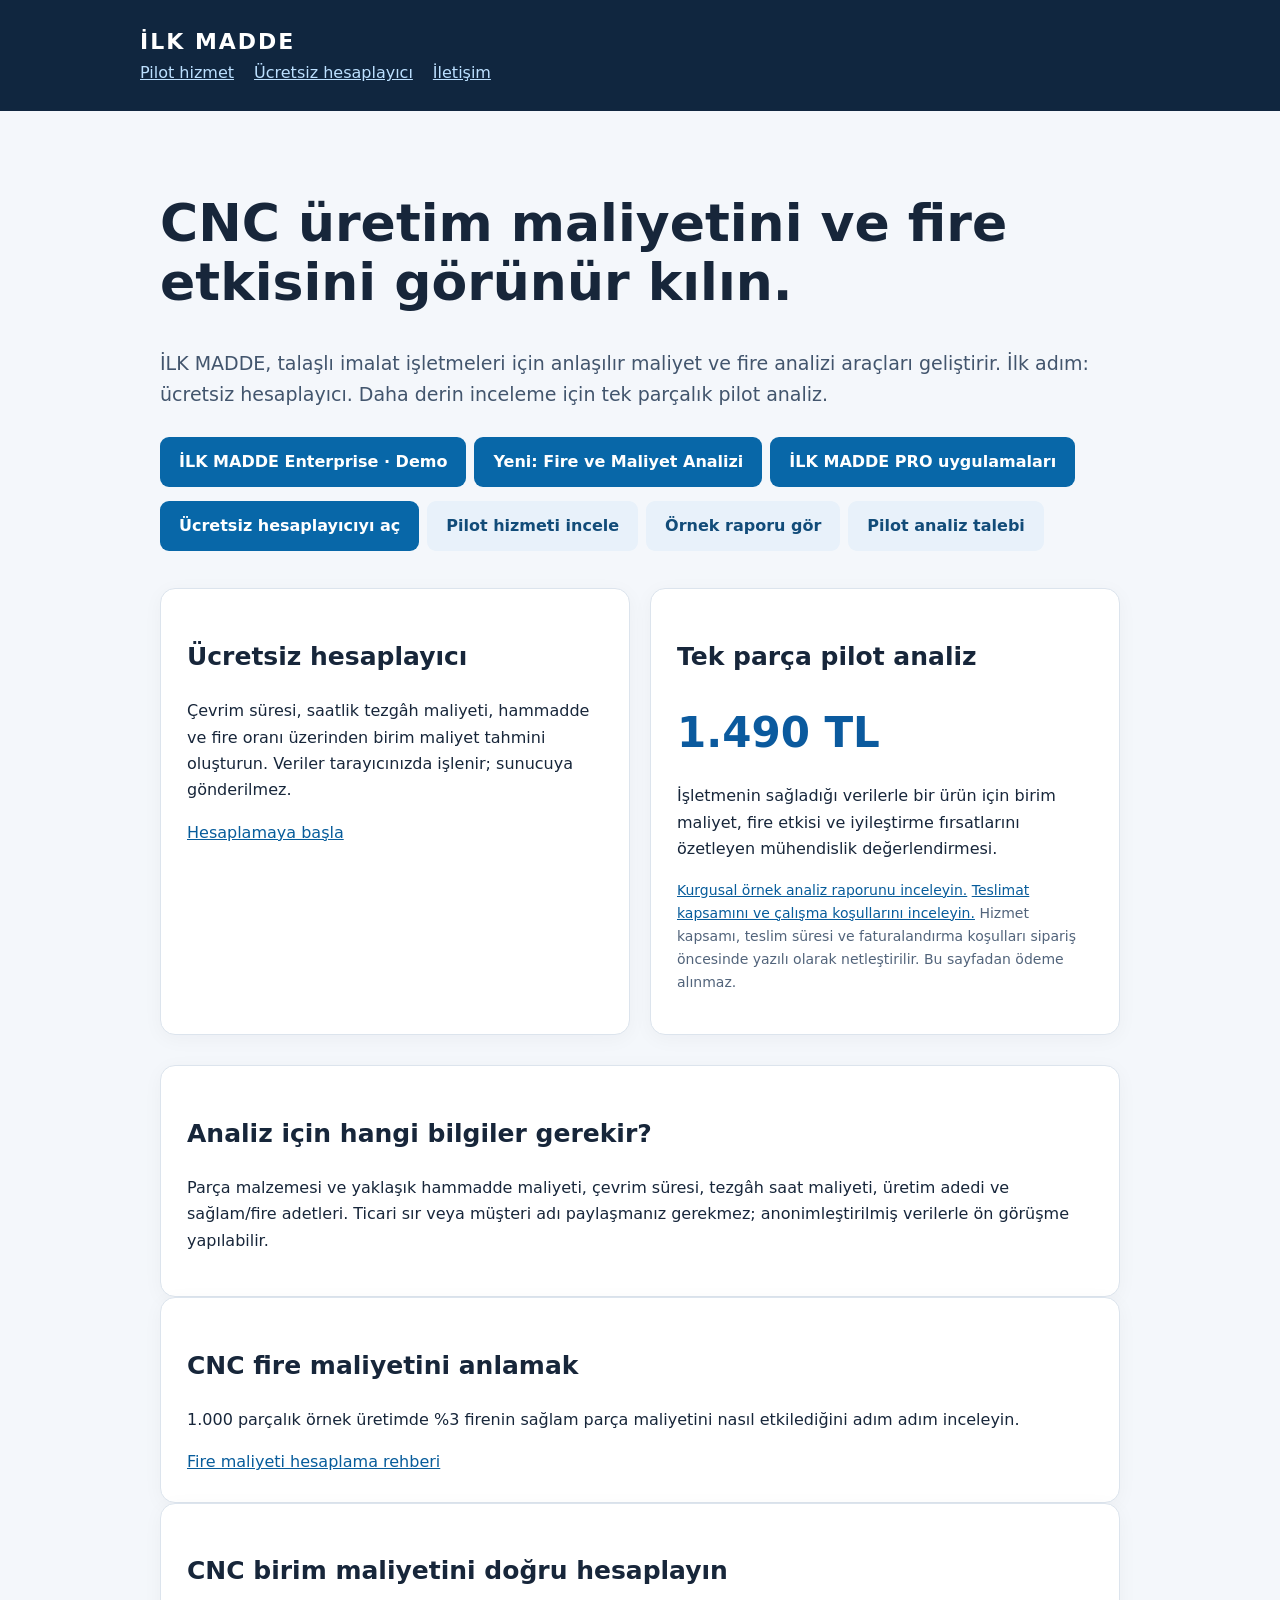
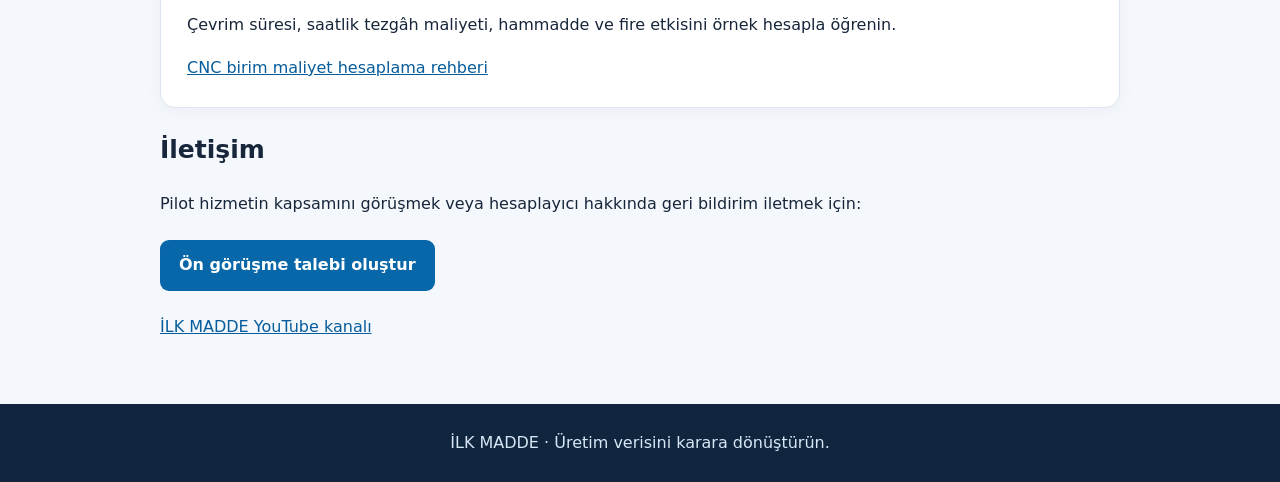
==== commit 9d81c4c2: "Expose Enterprise prototype on homepage" ====
--- a/index.html
+++ b/index.html
@@ -1 +1 @@
-<!doctype html><html lang="tr"><head><meta charset="utf-8"><meta name="viewport" content="width=device-width,initial-scale=1"><meta name="description" content="İLK MADDE CNC üretim maliyeti ve fire analizi. Ücretsiz hesaplayıcı ve 1.490 TL pilot mühendislik analizi."><link rel="canonical" href="https://bugrayesilbas-cyber.github.io/ilk-madde/"><meta property="og:title" content="İLK MADDE | CNC Maliyet ve Fire Analizi"><meta property="og:description" content="Ücretsiz CNC maliyet hesaplayıcı, fire analizi ve pilot mühendislik hizmeti."><meta property="og:type" content="website"><meta property="og:url" content="https://bugrayesilbas-cyber.github.io/ilk-madde/"><title>İLK MADDE | CNC Maliyet ve Fire Analizi</title><style>:root{color-scheme:light}*{box-sizing:border-box}body{margin:0;background:#f4f7fb;color:#17263a;font:16px/1.65 system-ui,-apple-system,Segoe UI,sans-serif}header{background:#10263f;color:white;padding:24px max(20px,calc((100vw - 1000px)/2))}header strong{font-size:22px;letter-spacing:2px}nav a{color:#bce0ff;margin-right:20px}main{max-width:1000px;margin:auto;padding:48px 20px}h1{font-size:clamp(30px,5vw,52px);line-height:1.15}h2{font-size:25px}.lead{font-size:19px;color:#42556d}.grid{display:grid;grid-template-columns:repeat(auto-fit,minmax(260px,1fr));gap:20px;margin:30px 0}.card{background:white;border:1px solid #dce4ed;border-radius:15px;padding:26px;box-shadow:0 4px 20px #10263f0a}.price{font-size:42px;font-weight:800;color:#0b5a9e}.btn{display:inline-block;padding:12px 19px;border-radius:9px;background:#0867a8;color:white;text-decoration:none;font-weight:700;margin:7px 8px 7px 0}.btn.alt{background:#e8f1fa;color:#124c79}footer{background:#10263f;color:#d7e7f5;padding:26px 20px;text-align:center}a{color:#075c9b}footer a{color:#d7e7f5}.small{font-size:14px;color:#52647b}</style></head><body><header><strong>İLK MADDE</strong><nav><a href="#hizmet">Pilot hizmet</a><a href="hesaplayici.html">Ücretsiz hesaplayıcı</a><a href="#iletisim">İletişim</a></nav></header><main><h1>CNC üretim maliyetini ve fire etkisini görünür kılın.</h1><p class="lead">İLK MADDE, talaşlı imalat işletmeleri için anlaşılır maliyet ve fire analizi araçları geliştirir. İlk adım: ücretsiz hesaplayıcı. Daha derin inceleme için tek parçalık pilot analiz.</p><a class="btn" href="fire-analizi.html">Yeni: Fire ve Maliyet Analizi</a><a class="btn" href="pro.html">İLK MADDE PRO uygulamaları</a><a class="btn" href="hesaplayici.html">Ücretsiz hesaplayıcıyı aç</a><a class="btn alt" href="#hizmet">Pilot hizmeti incele</a><a class="btn alt" href="ornek-analiz.html">Örnek raporu gör</a><a class="btn alt" href="on-gorusme.html?kaynak=ana-sayfa">Pilot analiz talebi</a><div class="grid"><section class="card"><h2>Ücretsiz hesaplayıcı</h2><p>Çevrim süresi, saatlik tezgâh maliyeti, hammadde ve fire oranı üzerinden birim maliyet tahmini oluşturun. Veriler tarayıcınızda işlenir; sunucuya gönderilmez.</p><a href="hesaplayici.html">Hesaplamaya başla</a></section><section class="card" id="hizmet"><h2>Tek parça pilot analiz</h2><div class="price">1.490 TL</div><p>İşletmenin sağladığı verilerle bir ürün için birim maliyet, fire etkisi ve iyileştirme fırsatlarını özetleyen mühendislik değerlendirmesi.</p><p class="small"><a href="ornek-analiz.html">Kurgusal örnek analiz raporunu inceleyin.</a> <a href="hizmet-kapsami.html">Teslimat kapsamını ve çalışma koşullarını inceleyin.</a> Hizmet kapsamı, teslim süresi ve faturalandırma koşulları sipariş öncesinde yazılı olarak netleştirilir. Bu sayfadan ödeme alınmaz.</p></section></div><section class="card"><h2>Analiz için hangi bilgiler gerekir?</h2><p>Parça malzemesi ve yaklaşık hammadde maliyeti, çevrim süresi, tezgâh saat maliyeti, üretim adedi ve sağlam/fire adetleri. Ticari sır veya müşteri adı paylaşmanız gerekmez; anonimleştirilmiş verilerle ön görüşme yapılabilir.</p></section><section class="card"><h2>CNC fire maliyetini anlamak</h2><p>1.000 parçalık örnek üretimde %3 firenin sağlam parça maliyetini nasıl etkilediğini adım adım inceleyin.</p><a href="cnc-fire-maliyeti.html">Fire maliyeti hesaplama rehberi</a></section><section class="card"><h2>CNC birim maliyetini doğru hesaplayın</h2><p>Çevrim süresi, saatlik tezgâh maliyeti, hammadde ve fire etkisini örnek hesapla öğrenin.</p><a href="cnc-birim-maliyet-hesaplama.html">CNC birim maliyet hesaplama rehberi</a></section><section id="iletisim"><h2>İletişim</h2><p>Pilot hizmetin kapsamını görüşmek veya hesaplayıcı hakkında geri bildirim iletmek için:</p><a class="btn" href="on-gorusme.html?kaynak=ana-sayfa">Ön görüşme talebi oluştur</a><p><a href="https://www.youtube.com/channel/UCplCbrNZTSpGg5XpnNmNl9g" rel="noopener noreferrer">İLK MADDE YouTube kanalı</a></p></section></main><footer>İLK MADDE · Üretim verisini karara dönüştürün.</footer></body></html>+<!doctype html><html lang="tr"><head><meta charset="utf-8"><meta name="viewport" content="width=device-width,initial-scale=1"><meta name="description" content="İLK MADDE CNC üretim maliyeti ve fire analizi. Ücretsiz hesaplayıcı ve 1.490 TL pilot mühendislik analizi."><link rel="canonical" href="https://bugrayesilbas-cyber.github.io/ilk-madde/"><meta property="og:title" content="İLK MADDE | CNC Maliyet ve Fire Analizi"><meta property="og:description" content="Ücretsiz CNC maliyet hesaplayıcı, fire analizi ve pilot mühendislik hizmeti."><meta property="og:type" content="website"><meta property="og:url" content="https://bugrayesilbas-cyber.github.io/ilk-madde/"><title>İLK MADDE | CNC Maliyet ve Fire Analizi</title><style>:root{color-scheme:light}*{box-sizing:border-box}body{margin:0;background:#f4f7fb;color:#17263a;font:16px/1.65 system-ui,-apple-system,Segoe UI,sans-serif}header{background:#10263f;color:white;padding:24px max(20px,calc((100vw - 1000px)/2))}header strong{font-size:22px;letter-spacing:2px}nav a{color:#bce0ff;margin-right:20px}main{max-width:1000px;margin:auto;padding:48px 20px}h1{font-size:clamp(30px,5vw,52px);line-height:1.15}h2{font-size:25px}.lead{font-size:19px;color:#42556d}.grid{display:grid;grid-template-columns:repeat(auto-fit,minmax(260px,1fr));gap:20px;margin:30px 0}.card{background:white;border:1px solid #dce4ed;border-radius:15px;padding:26px;box-shadow:0 4px 20px #10263f0a}.price{font-size:42px;font-weight:800;color:#0b5a9e}.btn{display:inline-block;padding:12px 19px;border-radius:9px;background:#0867a8;color:white;text-decoration:none;font-weight:700;margin:7px 8px 7px 0}.btn.alt{background:#e8f1fa;color:#124c79}footer{background:#10263f;color:#d7e7f5;padding:26px 20px;text-align:center}a{color:#075c9b}footer a{color:#d7e7f5}.small{font-size:14px;color:#52647b}</style></head><body><header><strong>İLK MADDE</strong><nav><a href="#hizmet">Pilot hizmet</a><a href="hesaplayici.html">Ücretsiz hesaplayıcı</a><a href="#iletisim">İletişim</a></nav></header><main><h1>CNC üretim maliyetini ve fire etkisini görünür kılın.</h1><p class="lead">İLK MADDE, talaşlı imalat işletmeleri için anlaşılır maliyet ve fire analizi araçları geliştirir. İlk adım: ücretsiz hesaplayıcı. Daha derin inceleme için tek parçalık pilot analiz.</p><a class="btn" href="enterprise.html">İLK MADDE Enterprise · Demo</a><a class="btn" href="fire-analizi.html">Yeni: Fire ve Maliyet Analizi</a><a class="btn" href="pro.html">İLK MADDE PRO uygulamaları</a><a class="btn" href="hesaplayici.html">Ücretsiz hesaplayıcıyı aç</a><a class="btn alt" href="#hizmet">Pilot hizmeti incele</a><a class="btn alt" href="ornek-analiz.html">Örnek raporu gör</a><a class="btn alt" href="on-gorusme.html?kaynak=ana-sayfa">Pilot analiz talebi</a><div class="grid"><section class="card"><h2>Ücretsiz hesaplayıcı</h2><p>Çevrim süresi, saatlik tezgâh maliyeti, hammadde ve fire oranı üzerinden birim maliyet tahmini oluşturun. Veriler tarayıcınızda işlenir; sunucuya gönderilmez.</p><a href="hesaplayici.html">Hesaplamaya başla</a></section><section class="card" id="hizmet"><h2>Tek parça pilot analiz</h2><div class="price">1.490 TL</div><p>İşletmenin sağladığı verilerle bir ürün için birim maliyet, fire etkisi ve iyileştirme fırsatlarını özetleyen mühendislik değerlendirmesi.</p><p class="small"><a href="ornek-analiz.html">Kurgusal örnek analiz raporunu inceleyin.</a> <a href="hizmet-kapsami.html">Teslimat kapsamını ve çalışma koşullarını inceleyin.</a> Hizmet kapsamı, teslim süresi ve faturalandırma koşulları sipariş öncesinde yazılı olarak netleştirilir. Bu sayfadan ödeme alınmaz.</p></section></div><section class="card"><h2>Analiz için hangi bilgiler gerekir?</h2><p>Parça malzemesi ve yaklaşık hammadde maliyeti, çevrim süresi, tezgâh saat maliyeti, üretim adedi ve sağlam/fire adetleri. Ticari sır veya müşteri adı paylaşmanız gerekmez; anonimleştirilmiş verilerle ön görüşme yapılabilir.</p></section><section class="card"><h2>CNC fire maliyetini anlamak</h2><p>1.000 parçalık örnek üretimde %3 firenin sağlam parça maliyetini nasıl etkilediğini adım adım inceleyin.</p><a href="cnc-fire-maliyeti.html">Fire maliyeti hesaplama rehberi</a></section><section class="card"><h2>CNC birim maliyetini doğru hesaplayın</h2><p>Çevrim süresi, saatlik tezgâh maliyeti, hammadde ve fire etkisini örnek hesapla öğrenin.</p><a href="cnc-birim-maliyet-hesaplama.html">CNC birim maliyet hesaplama rehberi</a></section><section id="iletisim"><h2>İletişim</h2><p>Pilot hizmetin kapsamını görüşmek veya hesaplayıcı hakkında geri bildirim iletmek için:</p><a class="btn" href="on-gorusme.html?kaynak=ana-sayfa">Ön görüşme talebi oluştur</a><p><a href="https://www.youtube.com/channel/UCplCbrNZTSpGg5XpnNmNl9g" rel="noopener noreferrer">İLK MADDE YouTube kanalı</a></p></section></main><footer>İLK MADDE · Üretim verisini karara dönüştürün.</footer></body></html>
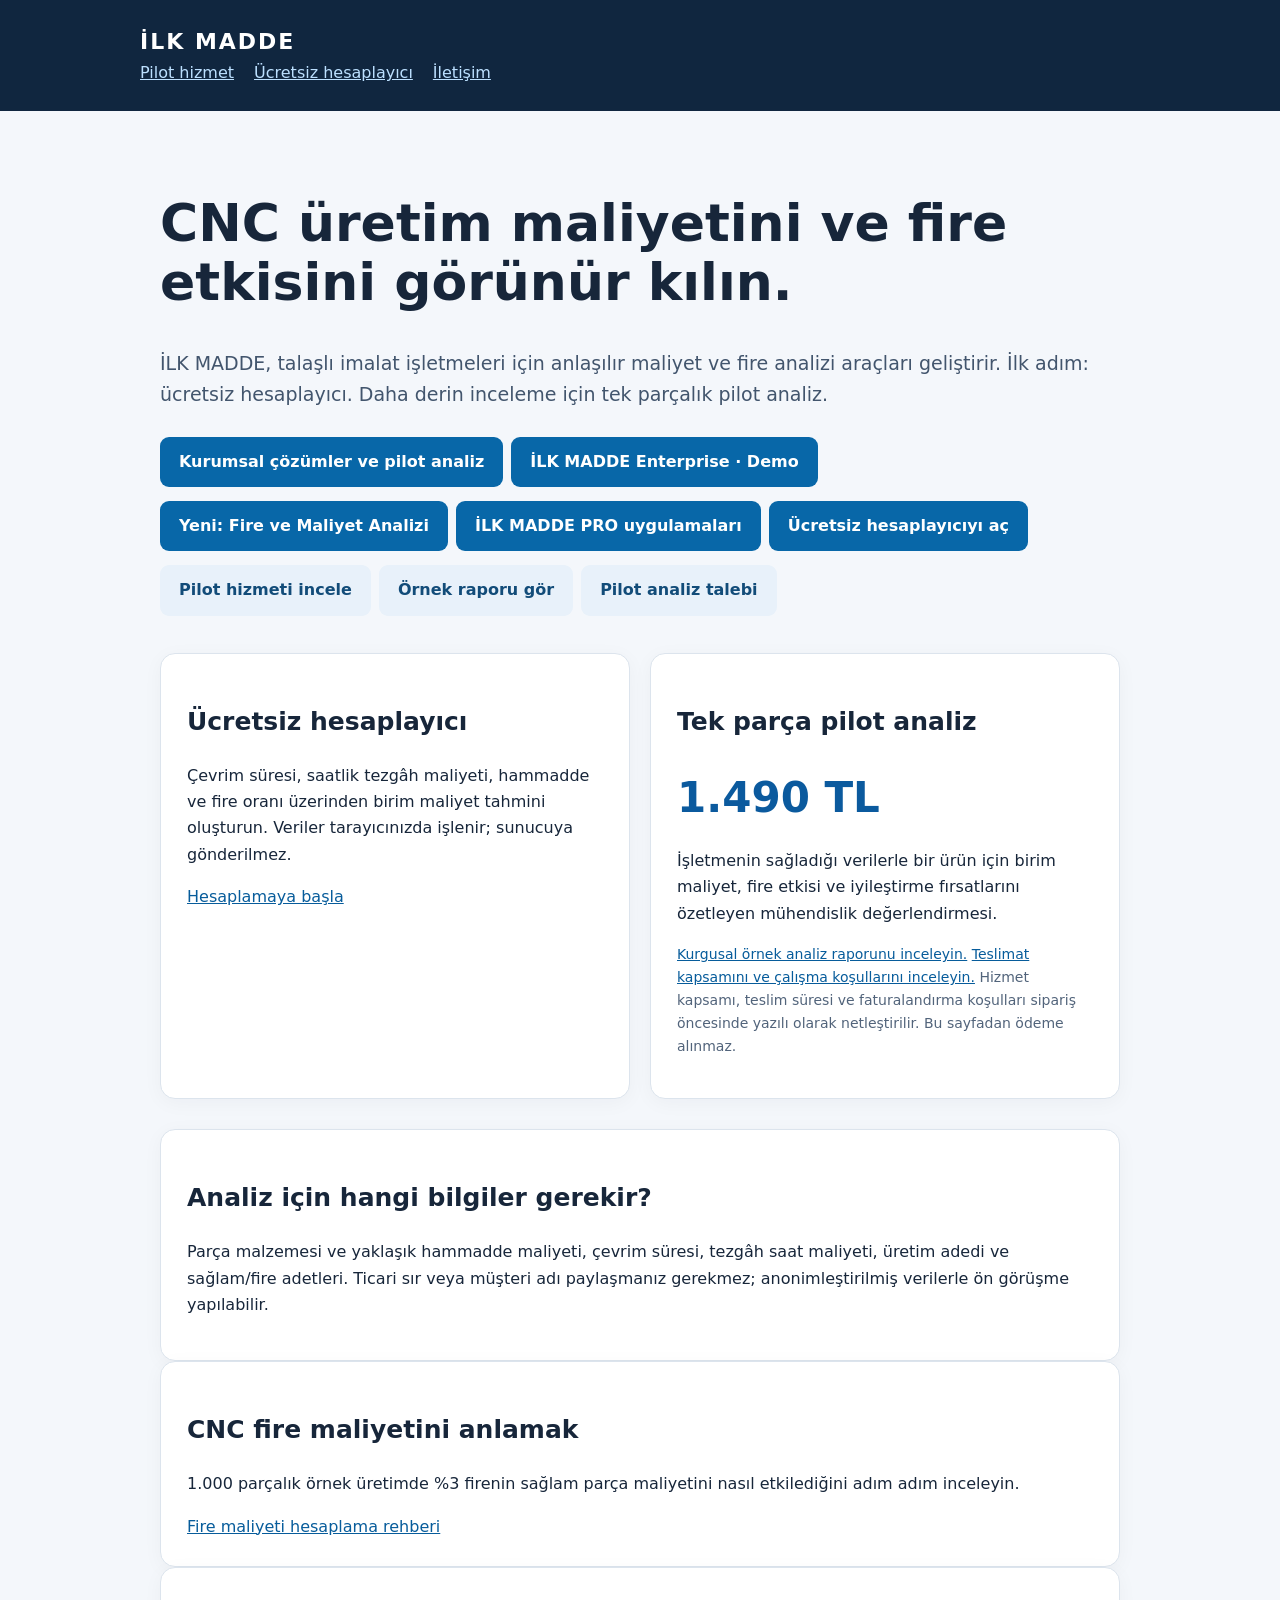
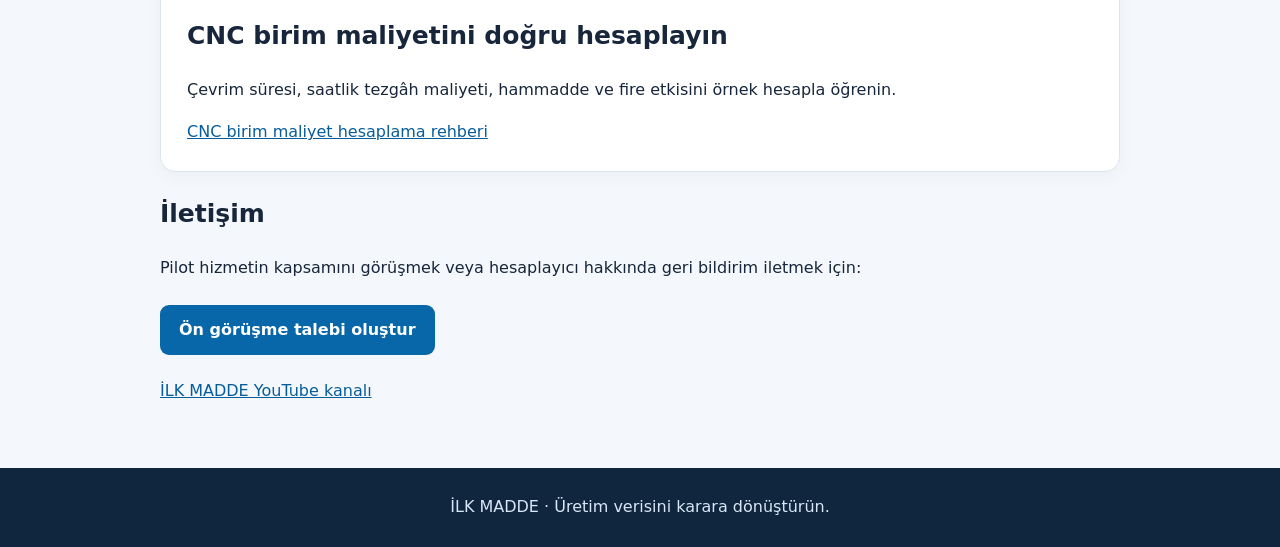
==== commit c09d4e52: "Promote enterprise solutions landing page from homepage" ====
--- a/index.html
+++ b/index.html
@@ -1 +1 @@
-<!doctype html><html lang="tr"><head><meta charset="utf-8"><meta name="viewport" content="width=device-width,initial-scale=1"><meta name="description" content="İLK MADDE CNC üretim maliyeti ve fire analizi. Ücretsiz hesaplayıcı ve 1.490 TL pilot mühendislik analizi."><link rel="canonical" href="https://bugrayesilbas-cyber.github.io/ilk-madde/"><meta property="og:title" content="İLK MADDE | CNC Maliyet ve Fire Analizi"><meta property="og:description" content="Ücretsiz CNC maliyet hesaplayıcı, fire analizi ve pilot mühendislik hizmeti."><meta property="og:type" content="website"><meta property="og:url" content="https://bugrayesilbas-cyber.github.io/ilk-madde/"><title>İLK MADDE | CNC Maliyet ve Fire Analizi</title><style>:root{color-scheme:light}*{box-sizing:border-box}body{margin:0;background:#f4f7fb;color:#17263a;font:16px/1.65 system-ui,-apple-system,Segoe UI,sans-serif}header{background:#10263f;color:white;padding:24px max(20px,calc((100vw - 1000px)/2))}header strong{font-size:22px;letter-spacing:2px}nav a{color:#bce0ff;margin-right:20px}main{max-width:1000px;margin:auto;padding:48px 20px}h1{font-size:clamp(30px,5vw,52px);line-height:1.15}h2{font-size:25px}.lead{font-size:19px;color:#42556d}.grid{display:grid;grid-template-columns:repeat(auto-fit,minmax(260px,1fr));gap:20px;margin:30px 0}.card{background:white;border:1px solid #dce4ed;border-radius:15px;padding:26px;box-shadow:0 4px 20px #10263f0a}.price{font-size:42px;font-weight:800;color:#0b5a9e}.btn{display:inline-block;padding:12px 19px;border-radius:9px;background:#0867a8;color:white;text-decoration:none;font-weight:700;margin:7px 8px 7px 0}.btn.alt{background:#e8f1fa;color:#124c79}footer{background:#10263f;color:#d7e7f5;padding:26px 20px;text-align:center}a{color:#075c9b}footer a{color:#d7e7f5}.small{font-size:14px;color:#52647b}</style></head><body><header><strong>İLK MADDE</strong><nav><a href="#hizmet">Pilot hizmet</a><a href="hesaplayici.html">Ücretsiz hesaplayıcı</a><a href="#iletisim">İletişim</a></nav></header><main><h1>CNC üretim maliyetini ve fire etkisini görünür kılın.</h1><p class="lead">İLK MADDE, talaşlı imalat işletmeleri için anlaşılır maliyet ve fire analizi araçları geliştirir. İlk adım: ücretsiz hesaplayıcı. Daha derin inceleme için tek parçalık pilot analiz.</p><a class="btn" href="enterprise.html">İLK MADDE Enterprise · Demo</a><a class="btn" href="fire-analizi.html">Yeni: Fire ve Maliyet Analizi</a><a class="btn" href="pro.html">İLK MADDE PRO uygulamaları</a><a class="btn" href="hesaplayici.html">Ücretsiz hesaplayıcıyı aç</a><a class="btn alt" href="#hizmet">Pilot hizmeti incele</a><a class="btn alt" href="ornek-analiz.html">Örnek raporu gör</a><a class="btn alt" href="on-gorusme.html?kaynak=ana-sayfa">Pilot analiz talebi</a><div class="grid"><section class="card"><h2>Ücretsiz hesaplayıcı</h2><p>Çevrim süresi, saatlik tezgâh maliyeti, hammadde ve fire oranı üzerinden birim maliyet tahmini oluşturun. Veriler tarayıcınızda işlenir; sunucuya gönderilmez.</p><a href="hesaplayici.html">Hesaplamaya başla</a></section><section class="card" id="hizmet"><h2>Tek parça pilot analiz</h2><div class="price">1.490 TL</div><p>İşletmenin sağladığı verilerle bir ürün için birim maliyet, fire etkisi ve iyileştirme fırsatlarını özetleyen mühendislik değerlendirmesi.</p><p class="small"><a href="ornek-analiz.html">Kurgusal örnek analiz raporunu inceleyin.</a> <a href="hizmet-kapsami.html">Teslimat kapsamını ve çalışma koşullarını inceleyin.</a> Hizmet kapsamı, teslim süresi ve faturalandırma koşulları sipariş öncesinde yazılı olarak netleştirilir. Bu sayfadan ödeme alınmaz.</p></section></div><section class="card"><h2>Analiz için hangi bilgiler gerekir?</h2><p>Parça malzemesi ve yaklaşık hammadde maliyeti, çevrim süresi, tezgâh saat maliyeti, üretim adedi ve sağlam/fire adetleri. Ticari sır veya müşteri adı paylaşmanız gerekmez; anonimleştirilmiş verilerle ön görüşme yapılabilir.</p></section><section class="card"><h2>CNC fire maliyetini anlamak</h2><p>1.000 parçalık örnek üretimde %3 firenin sağlam parça maliyetini nasıl etkilediğini adım adım inceleyin.</p><a href="cnc-fire-maliyeti.html">Fire maliyeti hesaplama rehberi</a></section><section class="card"><h2>CNC birim maliyetini doğru hesaplayın</h2><p>Çevrim süresi, saatlik tezgâh maliyeti, hammadde ve fire etkisini örnek hesapla öğrenin.</p><a href="cnc-birim-maliyet-hesaplama.html">CNC birim maliyet hesaplama rehberi</a></section><section id="iletisim"><h2>İletişim</h2><p>Pilot hizmetin kapsamını görüşmek veya hesaplayıcı hakkında geri bildirim iletmek için:</p><a class="btn" href="on-gorusme.html?kaynak=ana-sayfa">Ön görüşme talebi oluştur</a><p><a href="https://www.youtube.com/channel/UCplCbrNZTSpGg5XpnNmNl9g" rel="noopener noreferrer">İLK MADDE YouTube kanalı</a></p></section></main><footer>İLK MADDE · Üretim verisini karara dönüştürün.</footer></body></html>+<!doctype html><html lang="tr"><head><meta charset="utf-8"><meta name="viewport" content="width=device-width,initial-scale=1"><meta name="description" content="İLK MADDE CNC üretim maliyeti ve fire analizi. Ücretsiz hesaplayıcı ve 1.490 TL pilot mühendislik analizi."><link rel="canonical" href="https://bugrayesilbas-cyber.github.io/ilk-madde/"><meta property="og:title" content="İLK MADDE | CNC Maliyet ve Fire Analizi"><meta property="og:description" content="Ücretsiz CNC maliyet hesaplayıcı, fire analizi ve pilot mühendislik hizmeti."><meta property="og:type" content="website"><meta property="og:url" content="https://bugrayesilbas-cyber.github.io/ilk-madde/"><title>İLK MADDE | CNC Maliyet ve Fire Analizi</title><style>:root{color-scheme:light}*{box-sizing:border-box}body{margin:0;background:#f4f7fb;color:#17263a;font:16px/1.65 system-ui,-apple-system,Segoe UI,sans-serif}header{background:#10263f;color:white;padding:24px max(20px,calc((100vw - 1000px)/2))}header strong{font-size:22px;letter-spacing:2px}nav a{color:#bce0ff;margin-right:20px}main{max-width:1000px;margin:auto;padding:48px 20px}h1{font-size:clamp(30px,5vw,52px);line-height:1.15}h2{font-size:25px}.lead{font-size:19px;color:#42556d}.grid{display:grid;grid-template-columns:repeat(auto-fit,minmax(260px,1fr));gap:20px;margin:30px 0}.card{background:white;border:1px solid #dce4ed;border-radius:15px;padding:26px;box-shadow:0 4px 20px #10263f0a}.price{font-size:42px;font-weight:800;color:#0b5a9e}.btn{display:inline-block;padding:12px 19px;border-radius:9px;background:#0867a8;color:white;text-decoration:none;font-weight:700;margin:7px 8px 7px 0}.btn.alt{background:#e8f1fa;color:#124c79}footer{background:#10263f;color:#d7e7f5;padding:26px 20px;text-align:center}a{color:#075c9b}footer a{color:#d7e7f5}.small{font-size:14px;color:#52647b}</style></head><body><header><strong>İLK MADDE</strong><nav><a href="#hizmet">Pilot hizmet</a><a href="hesaplayici.html">Ücretsiz hesaplayıcı</a><a href="#iletisim">İletişim</a></nav></header><main><h1>CNC üretim maliyetini ve fire etkisini görünür kılın.</h1><p class="lead">İLK MADDE, talaşlı imalat işletmeleri için anlaşılır maliyet ve fire analizi araçları geliştirir. İlk adım: ücretsiz hesaplayıcı. Daha derin inceleme için tek parçalık pilot analiz.</p><a class="btn" href="cozumler.html">Kurumsal çözümler ve pilot analiz</a><a class="btn" href="enterprise.html">İLK MADDE Enterprise · Demo</a><a class="btn" href="fire-analizi.html">Yeni: Fire ve Maliyet Analizi</a><a class="btn" href="pro.html">İLK MADDE PRO uygulamaları</a><a class="btn" href="hesaplayici.html">Ücretsiz hesaplayıcıyı aç</a><a class="btn alt" href="#hizmet">Pilot hizmeti incele</a><a class="btn alt" href="ornek-analiz.html">Örnek raporu gör</a><a class="btn alt" href="on-gorusme.html?kaynak=ana-sayfa">Pilot analiz talebi</a><div class="grid"><section class="card"><h2>Ücretsiz hesaplayıcı</h2><p>Çevrim süresi, saatlik tezgâh maliyeti, hammadde ve fire oranı üzerinden birim maliyet tahmini oluşturun. Veriler tarayıcınızda işlenir; sunucuya gönderilmez.</p><a href="hesaplayici.html">Hesaplamaya başla</a></section><section class="card" id="hizmet"><h2>Tek parça pilot analiz</h2><div class="price">1.490 TL</div><p>İşletmenin sağladığı verilerle bir ürün için birim maliyet, fire etkisi ve iyileştirme fırsatlarını özetleyen mühendislik değerlendirmesi.</p><p class="small"><a href="ornek-analiz.html">Kurgusal örnek analiz raporunu inceleyin.</a> <a href="hizmet-kapsami.html">Teslimat kapsamını ve çalışma koşullarını inceleyin.</a> Hizmet kapsamı, teslim süresi ve faturalandırma koşulları sipariş öncesinde yazılı olarak netleştirilir. Bu sayfadan ödeme alınmaz.</p></section></div><section class="card"><h2>Analiz için hangi bilgiler gerekir?</h2><p>Parça malzemesi ve yaklaşık hammadde maliyeti, çevrim süresi, tezgâh saat maliyeti, üretim adedi ve sağlam/fire adetleri. Ticari sır veya müşteri adı paylaşmanız gerekmez; anonimleştirilmiş verilerle ön görüşme yapılabilir.</p></section><section class="card"><h2>CNC fire maliyetini anlamak</h2><p>1.000 parçalık örnek üretimde %3 firenin sağlam parça maliyetini nasıl etkilediğini adım adım inceleyin.</p><a href="cnc-fire-maliyeti.html">Fire maliyeti hesaplama rehberi</a></section><section class="card"><h2>CNC birim maliyetini doğru hesaplayın</h2><p>Çevrim süresi, saatlik tezgâh maliyeti, hammadde ve fire etkisini örnek hesapla öğrenin.</p><a href="cnc-birim-maliyet-hesaplama.html">CNC birim maliyet hesaplama rehberi</a></section><section id="iletisim"><h2>İletişim</h2><p>Pilot hizmetin kapsamını görüşmek veya hesaplayıcı hakkında geri bildirim iletmek için:</p><a class="btn" href="on-gorusme.html?kaynak=ana-sayfa">Ön görüşme talebi oluştur</a><p><a href="https://www.youtube.com/channel/UCplCbrNZTSpGg5XpnNmNl9g" rel="noopener noreferrer">İLK MADDE YouTube kanalı</a></p></section></main><footer>İLK MADDE · Üretim verisini karara dönüştürün.</footer></body></html>
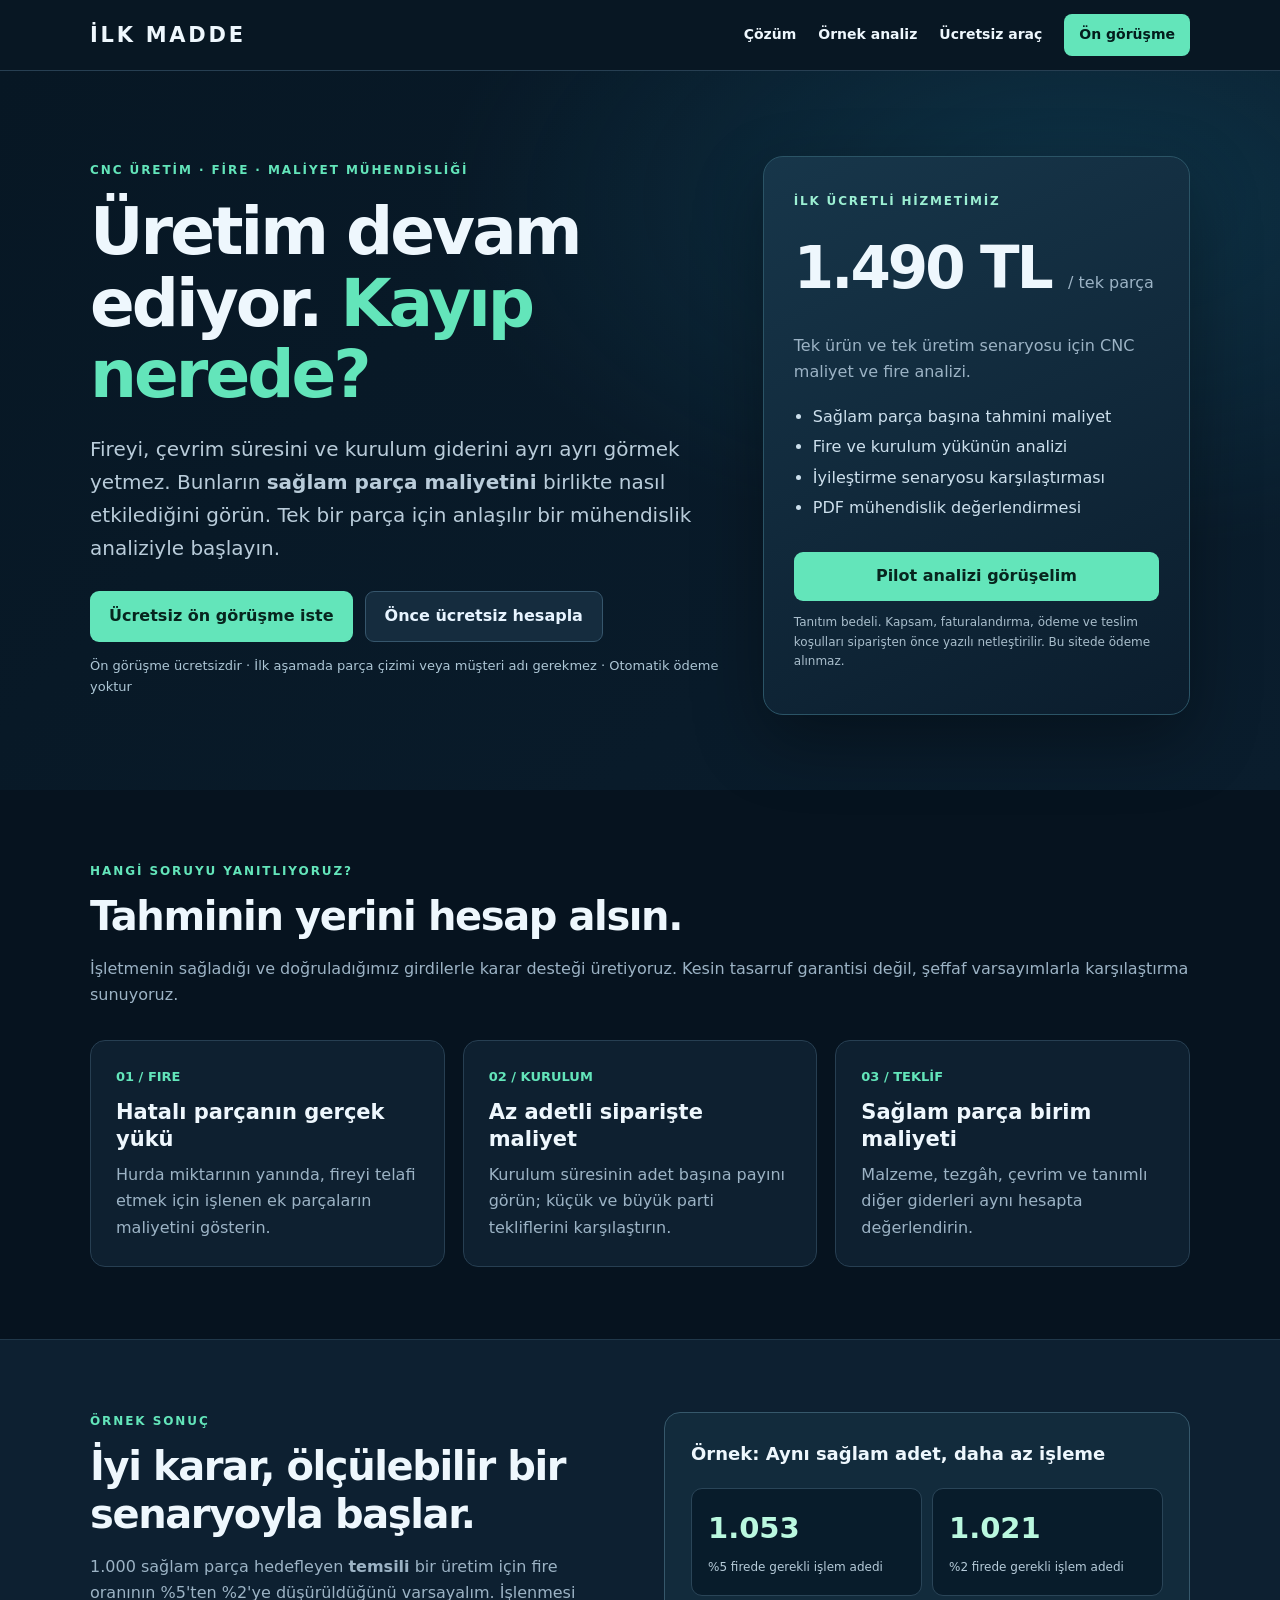
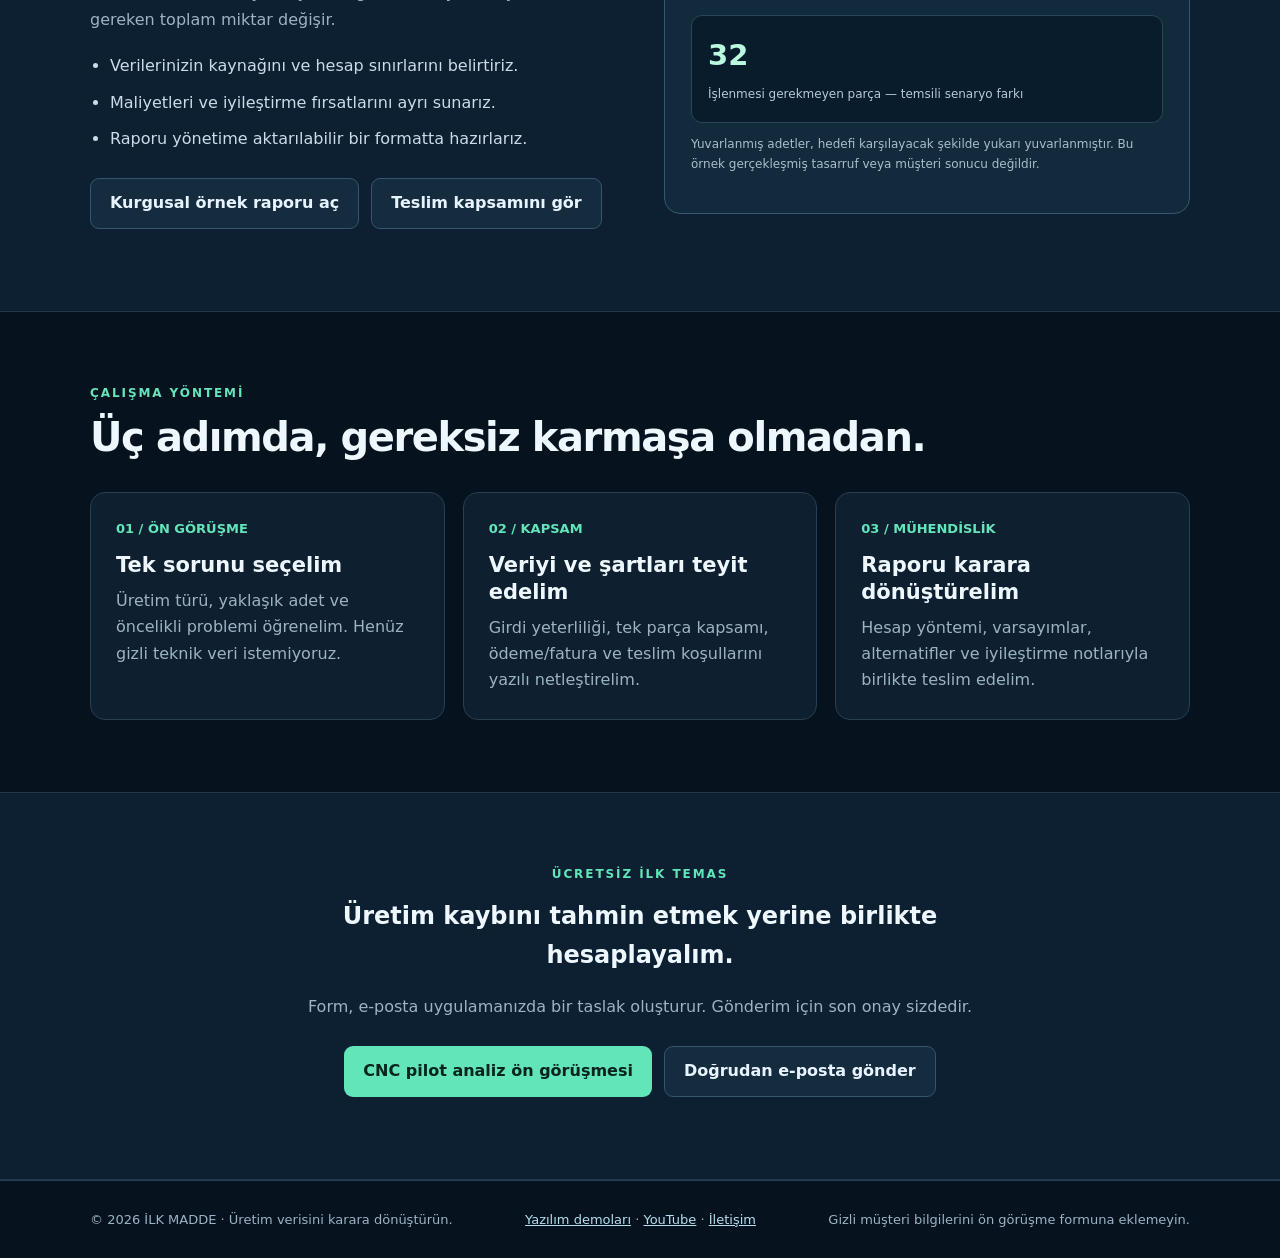
==== commit 4da8d88a: "feat: replace scattered homepage CTAs with conversion-focused CNC pilot sales landing" ====
--- a/index.html
+++ b/index.html
@@ -1 +1,33 @@
-<!doctype html><html lang="tr"><head><meta charset="utf-8"><meta name="viewport" content="width=device-width,initial-scale=1"><meta name="description" content="İLK MADDE CNC üretim maliyeti ve fire analizi. Ücretsiz hesaplayıcı ve 1.490 TL pilot mühendislik analizi."><link rel="canonical" href="https://bugrayesilbas-cyber.github.io/ilk-madde/"><meta property="og:title" content="İLK MADDE | CNC Maliyet ve Fire Analizi"><meta property="og:description" content="Ücretsiz CNC maliyet hesaplayıcı, fire analizi ve pilot mühendislik hizmeti."><meta property="og:type" content="website"><meta property="og:url" content="https://bugrayesilbas-cyber.github.io/ilk-madde/"><title>İLK MADDE | CNC Maliyet ve Fire Analizi</title><style>:root{color-scheme:light}*{box-sizing:border-box}body{margin:0;background:#f4f7fb;color:#17263a;font:16px/1.65 system-ui,-apple-system,Segoe UI,sans-serif}header{background:#10263f;color:white;padding:24px max(20px,calc((100vw - 1000px)/2))}header strong{font-size:22px;letter-spacing:2px}nav a{color:#bce0ff;margin-right:20px}main{max-width:1000px;margin:auto;padding:48px 20px}h1{font-size:clamp(30px,5vw,52px);line-height:1.15}h2{font-size:25px}.lead{font-size:19px;color:#42556d}.grid{display:grid;grid-template-columns:repeat(auto-fit,minmax(260px,1fr));gap:20px;margin:30px 0}.card{background:white;border:1px solid #dce4ed;border-radius:15px;padding:26px;box-shadow:0 4px 20px #10263f0a}.price{font-size:42px;font-weight:800;color:#0b5a9e}.btn{display:inline-block;padding:12px 19px;border-radius:9px;background:#0867a8;color:white;text-decoration:none;font-weight:700;margin:7px 8px 7px 0}.btn.alt{background:#e8f1fa;color:#124c79}footer{background:#10263f;color:#d7e7f5;padding:26px 20px;text-align:center}a{color:#075c9b}footer a{color:#d7e7f5}.small{font-size:14px;color:#52647b}</style></head><body><header><strong>İLK MADDE</strong><nav><a href="#hizmet">Pilot hizmet</a><a href="hesaplayici.html">Ücretsiz hesaplayıcı</a><a href="#iletisim">İletişim</a></nav></header><main><h1>CNC üretim maliyetini ve fire etkisini görünür kılın.</h1><p class="lead">İLK MADDE, talaşlı imalat işletmeleri için anlaşılır maliyet ve fire analizi araçları geliştirir. İlk adım: ücretsiz hesaplayıcı. Daha derin inceleme için tek parçalık pilot analiz.</p><a class="btn" href="cozumler.html">Kurumsal çözümler ve pilot analiz</a><a class="btn" href="enterprise.html">İLK MADDE Enterprise · Demo</a><a class="btn" href="fire-analizi.html">Yeni: Fire ve Maliyet Analizi</a><a class="btn" href="pro.html">İLK MADDE PRO uygulamaları</a><a class="btn" href="hesaplayici.html">Ücretsiz hesaplayıcıyı aç</a><a class="btn alt" href="#hizmet">Pilot hizmeti incele</a><a class="btn alt" href="ornek-analiz.html">Örnek raporu gör</a><a class="btn alt" href="on-gorusme.html?kaynak=ana-sayfa">Pilot analiz talebi</a><div class="grid"><section class="card"><h2>Ücretsiz hesaplayıcı</h2><p>Çevrim süresi, saatlik tezgâh maliyeti, hammadde ve fire oranı üzerinden birim maliyet tahmini oluşturun. Veriler tarayıcınızda işlenir; sunucuya gönderilmez.</p><a href="hesaplayici.html">Hesaplamaya başla</a></section><section class="card" id="hizmet"><h2>Tek parça pilot analiz</h2><div class="price">1.490 TL</div><p>İşletmenin sağladığı verilerle bir ürün için birim maliyet, fire etkisi ve iyileştirme fırsatlarını özetleyen mühendislik değerlendirmesi.</p><p class="small"><a href="ornek-analiz.html">Kurgusal örnek analiz raporunu inceleyin.</a> <a href="hizmet-kapsami.html">Teslimat kapsamını ve çalışma koşullarını inceleyin.</a> Hizmet kapsamı, teslim süresi ve faturalandırma koşulları sipariş öncesinde yazılı olarak netleştirilir. Bu sayfadan ödeme alınmaz.</p></section></div><section class="card"><h2>Analiz için hangi bilgiler gerekir?</h2><p>Parça malzemesi ve yaklaşık hammadde maliyeti, çevrim süresi, tezgâh saat maliyeti, üretim adedi ve sağlam/fire adetleri. Ticari sır veya müşteri adı paylaşmanız gerekmez; anonimleştirilmiş verilerle ön görüşme yapılabilir.</p></section><section class="card"><h2>CNC fire maliyetini anlamak</h2><p>1.000 parçalık örnek üretimde %3 firenin sağlam parça maliyetini nasıl etkilediğini adım adım inceleyin.</p><a href="cnc-fire-maliyeti.html">Fire maliyeti hesaplama rehberi</a></section><section class="card"><h2>CNC birim maliyetini doğru hesaplayın</h2><p>Çevrim süresi, saatlik tezgâh maliyeti, hammadde ve fire etkisini örnek hesapla öğrenin.</p><a href="cnc-birim-maliyet-hesaplama.html">CNC birim maliyet hesaplama rehberi</a></section><section id="iletisim"><h2>İletişim</h2><p>Pilot hizmetin kapsamını görüşmek veya hesaplayıcı hakkında geri bildirim iletmek için:</p><a class="btn" href="on-gorusme.html?kaynak=ana-sayfa">Ön görüşme talebi oluştur</a><p><a href="https://www.youtube.com/channel/UCplCbrNZTSpGg5XpnNmNl9g" rel="noopener noreferrer">İLK MADDE YouTube kanalı</a></p></section></main><footer>İLK MADDE · Üretim verisini karara dönüştürün.</footer></body></html>+<!doctype html>
+<html lang="tr">
+<head>
+<meta charset="utf-8">
+<meta name="viewport" content="width=device-width,initial-scale=1">
+<meta name="theme-color" content="#071523">
+<title>CNC Fire ve Birim Maliyet Analizi | İLK MADDE</title>
+<meta name="description" content="CNC üretiminizde fire maliyetini, çevrim etkisini ve sağlam parça maliyetini görünür kılın. Ücretsiz hesaplama ve 1.490 TL tek parça pilot mühendislik analizi.">
+<link rel="canonical" href="https://bugrayesilbas-cyber.github.io/ilk-madde/">
+<meta property="og:type" content="website">
+<meta property="og:locale" content="tr_TR">
+<meta property="og:title" content="CNC maliyetinde kaybı görün. Kararı veriye dayandırın. | İLK MADDE">
+<meta property="og:description" content="Ücretsiz CNC hesaplayıcı, kurgusal örnek rapor ve 1.490 TL'lik tek parça CNC maliyet ve fire analizi.">
+<meta property="og:url" content="https://bugrayesilbas-cyber.github.io/ilk-madde/">
+<script type="application/ld+json">{"@context":"https://schema.org","@type":"Service","name":"CNC Maliyet ve Fire Analizi Pilot Hizmeti","provider":{"@type":"Organization","name":"İLK MADDE","url":"https://bugrayesilbas-cyber.github.io/ilk-madde/"},"areaServed":{"@type":"Country","name":"Türkiye"},"serviceType":"CNC mühendislik maliyet ve fire analizi","description":"Tek ürün, tek senaryo için girdilere dayalı birim maliyet, fire etkisi ve karşılaştırmalı mühendislik raporu. Kapsam ve ödeme koşulları yazılı onayla netleştirilir.","offers":{"@type":"Offer","price":"1490","priceCurrency":"TRY","url":"https://bugrayesilbas-cyber.github.io/ilk-madde/on-gorusme.html?kaynak=ana-sayfa","availability":"https://schema.org/InStock"}}</script>
+<style>
+:root{color-scheme:dark;--bg:#06131f;--panel:#0e2030;--panel2:#13283a;--line:#273f52;--ink:#eef7fd;--muted:#9cb3c5;--accent:#63e5ba;--blue:#79bfff}
+*{box-sizing:border-box}html{scroll-behavior:smooth}body{margin:0;background:var(--bg);color:var(--ink);font:16px/1.65 system-ui,-apple-system,Segoe UI,sans-serif}a{color:inherit}a:focus-visible,button:focus-visible{outline:3px solid var(--accent);outline-offset:4px}.wrap{width:min(1100px,calc(100% - 40px));margin:auto}.eyebrow{font-size:12px;letter-spacing:.16em;text-transform:uppercase;color:var(--accent);font-weight:800}.muted{color:var(--muted)}.top{border-bottom:1px solid var(--line);background:#081723;position:sticky;top:0;z-index:10}.topline{min-height:70px;display:flex;align-items:center;justify-content:space-between;gap:18px}.brand{text-decoration:none;font-size:21px;letter-spacing:.13em;font-weight:900}.menu{display:flex;align-items:center;gap:22px}.menu a{text-decoration:none;font-size:14px;font-weight:650}.menu .nav-cta{color:#031c1c;background:var(--accent);padding:9px 15px;border-radius:8px}.hero{padding:85px 0 75px;background:radial-gradient(ellipse at 84% 18%,#14516b6e 0,transparent 42%),linear-gradient(135deg,#071724,#0a1d2d)}.hero-grid{display:grid;grid-template-columns:1.2fr .8fr;gap:32px;align-items:center}.hero h1{font-size:clamp(36px,5.6vw,66px);line-height:1.08;letter-spacing:-.045em;margin:16px 0 23px;max-width:720px}.hero h1 em{font-style:normal;color:var(--accent)}.lead{font-size:clamp(17px,2vw,20px);max-width:660px;color:#b9ccda;line-height:1.65}.buttons{display:flex;flex-wrap:wrap;gap:12px;margin:26px 0 10px}.btn{display:inline-flex;justify-content:center;align-items:center;min-height:47px;padding:11px 19px;border-radius:9px;text-decoration:none;font-weight:800;background:var(--accent);color:#07251e;transition:transform .15s}.btn:hover{transform:translateY(-2px)}.btn.out{background:#152c3e;color:#e7f4ff;border:1px solid #36566c}.trust{font-size:13px;color:#adc6d5}.price-card{border:1px solid #2b5466;border-radius:20px;background:linear-gradient(155deg,#17364a,#0b1d2d);padding:30px;box-shadow:0 26px 70px #0005}.price-card b{font-size:12px;letter-spacing:.15em;color:#9cefd3}.price{font-size:clamp(40px,5vw,58px);font-weight:900;letter-spacing:-.05em;margin:8px 0}.price small{font-size:16px;letter-spacing:0;font-weight:500;color:var(--muted)}.price-card .btn{width:100%;margin-top:13px}.price-card ul{padding-left:19px;line-height:1.9;color:#cde0ed}.section{padding:72px 0}.section h2{font-size:clamp(26px,3.5vw,40px);line-height:1.2;letter-spacing:-.035em;margin:10px 0 15px}.grid3{display:grid;grid-template-columns:repeat(3,minmax(0,1fr));gap:18px;margin-top:31px}.card{border:1px solid var(--line);background:var(--panel);border-radius:15px;padding:25px}.card .number{font-size:13px;font-weight:850;color:var(--accent)}.card h3{font-size:21px;margin:12px 0 9px;line-height:1.28}.card p{color:var(--muted);margin:0}.band{background:#0d2031;border-block:1px solid #20384a}.split{display:grid;grid-template-columns:1fr 1fr;gap:48px;align-items:start}.list{margin:20px 0;padding-left:20px;color:#cadce8}.list li{margin:10px 0}.result{border-radius:16px;background:#122b3c;border:1px solid #36586b;padding:26px}.result strong{font-size:18px}.metrics{display:grid;grid-template-columns:1fr 1fr;gap:10px;margin:19px 0}.metric{background:#081c2b;border:1px solid #2a4558;border-radius:11px;padding:16px}.metric b{font-size:29px;display:block;color:#baf8df}.metric span{font-size:12px;color:#b6cbd9}.disclaimer{font-size:12px;color:#a9becc}.end{padding:72px 0;text-align:center}.end h2{max-width:680px;margin:12px auto 18px}.end .buttons{justify-content:center}.footer{padding:28px 0;border-top:1px solid var(--line);color:var(--muted);font-size:13px}.footer a{color:#b5deef}.footer .wrap{display:flex;justify-content:space-between;gap:20px;flex-wrap:wrap}
+@media(max-width:800px){.hero-grid,.split{grid-template-columns:1fr}.hero{padding:52px 0}.grid3{grid-template-columns:1fr}.price-card{max-width:540px}.menu a:not(.nav-cta){display:none}.section,.end{padding:48px 0}}
+@media(max-width:450px){.wrap{width:min(100% - 28px,1100px)}.hero h1{font-size:37px}.btn{width:100%}.menu .nav-cta{padding:8px 11px}.brand{font-size:17px}.price-card{padding:21px}.buttons{flex-direction:column}}
+</style>
+</head>
+<body>
+<header class="top"><div class="wrap topline"><a class="brand" href="index.html" aria-label="İLK MADDE Ana Sayfa">İLK MADDE</a><nav class="menu" aria-label="Ana menü"><a href="#cozum">Çözüm</a><a href="#ornek">Örnek analiz</a><a href="hesaplayici.html">Ücretsiz araç</a><a class="nav-cta" href="on-gorusme.html?kaynak=ana-sayfa">Ön görüşme</a></nav></div></header>
+<main>
+<section class="hero"><div class="wrap hero-grid"><div><div class="eyebrow">CNC Üretim · Fire · Maliyet Mühendisliği</div><h1>Üretim devam ediyor. <em>Kayıp nerede?</em></h1><p class="lead">Fireyi, çevrim süresini ve kurulum giderini ayrı ayrı görmek yetmez. Bunların <strong>sağlam parça maliyetini</strong> birlikte nasıl etkilediğini görün. Tek bir parça için anlaşılır bir mühendislik analiziyle başlayın.</p><div class="buttons"><a class="btn" href="on-gorusme.html?kaynak=ana-sayfa">Ücretsiz ön görüşme iste</a><a class="btn out" href="hesaplayici.html">Önce ücretsiz hesapla</a></div><p class="trust">Ön görüşme ücretsizdir · İlk aşamada parça çizimi veya müşteri adı gerekmez · Otomatik ödeme yoktur</p></div><aside class="price-card"><b>İLK ÜCRETLİ HİZMETİMİZ</b><div class="price">1.490 TL <small>/ tek parça</small></div><p class="muted">Tek ürün ve tek üretim senaryosu için CNC maliyet ve fire analizi.</p><ul><li>Sağlam parça başına tahmini maliyet</li><li>Fire ve kurulum yükünün analizi</li><li>İyileştirme senaryosu karşılaştırması</li><li>PDF mühendislik değerlendirmesi</li></ul><a class="btn" href="on-gorusme.html?kaynak=ana-sayfa">Pilot analizi görüşelim</a><p class="disclaimer">Tanıtım bedeli. Kapsam, faturalandırma, ödeme ve teslim koşulları siparişten önce yazılı netleştirilir. Bu sitede ödeme alınmaz.</p></aside></div></section>
+<section id="cozum" class="section wrap"><div class="eyebrow">Hangi soruyu yanıtlıyoruz?</div><h2>Tahminin yerini hesap alsın.</h2><p class="muted">İşletmenin sağladığı ve doğruladığımız girdilerle karar desteği üretiyoruz. Kesin tasarruf garantisi değil, şeffaf varsayımlarla karşılaştırma sunuyoruz.</p><div class="grid3"><article class="card"><div class="number">01 / FIRE</div><h3>Hatalı parçanın gerçek yükü</h3><p>Hurda miktarının yanında, fireyi telafi etmek için işlenen ek parçaların maliyetini gösterin.</p></article><article class="card"><div class="number">02 / KURULUM</div><h3>Az adetli siparişte maliyet</h3><p>Kurulum süresinin adet başına payını görün; küçük ve büyük parti tekliflerini karşılaştırın.</p></article><article class="card"><div class="number">03 / TEKLİF</div><h3>Sağlam parça birim maliyeti</h3><p>Malzeme, tezgâh, çevrim ve tanımlı diğer giderleri aynı hesapta değerlendirin.</p></article></div></section>
+<section id="ornek" class="section band"><div class="wrap split"><div><div class="eyebrow">Örnek sonuç</div><h2>İyi karar, ölçülebilir bir senaryoyla başlar.</h2><p class="muted">1.000 sağlam parça hedefleyen <strong>temsili</strong> bir üretim için fire oranının %5'ten %2'ye düşürüldüğünü varsayalım. İşlenmesi gereken toplam miktar değişir.</p><ul class="list"><li>Verilerinizin kaynağını ve hesap sınırlarını belirtiriz.</li><li>Maliyetleri ve iyileştirme fırsatlarını ayrı sunarız.</li><li>Raporu yönetime aktarılabilir bir formatta hazırlarız.</li></ul><div class="buttons"><a class="btn out" href="ornek-analiz.html">Kurgusal örnek raporu aç</a><a class="btn out" href="hizmet-kapsami.html">Teslim kapsamını gör</a></div></div><div class="result"><strong>Örnek: Aynı sağlam adet, daha az işleme</strong><div class="metrics"><div class="metric"><b>1.053</b><span>%5 firede gerekli işlem adedi</span></div><div class="metric"><b>1.021</b><span>%2 firede gerekli işlem adedi</span></div></div><div class="metric"><b>32</b><span>İşlenmesi gerekmeyen parça — temsili senaryo farkı</span></div><p class="disclaimer">Yuvarlanmış adetler, hedefi karşılayacak şekilde yukarı yuvarlanmıştır. Bu örnek gerçekleşmiş tasarruf veya müşteri sonucu değildir.</p></div></div></section>
+<section class="section wrap"><div class="eyebrow">Çalışma yöntemi</div><h2>Üç adımda, gereksiz karmaşa olmadan.</h2><div class="grid3"><article class="card"><div class="number">01 / ÖN GÖRÜŞME</div><h3>Tek sorunu seçelim</h3><p>Üretim türü, yaklaşık adet ve öncelikli problemi öğrenelim. Henüz gizli teknik veri istemiyoruz.</p></article><article class="card"><div class="number">02 / KAPSAM</div><h3>Veriyi ve şartları teyit edelim</h3><p>Girdi yeterliliği, tek parça kapsamı, ödeme/fatura ve teslim koşullarını yazılı netleştirelim.</p></article><article class="card"><div class="number">03 / MÜHENDİSLİK</div><h3>Raporu karara dönüştürelim</h3><p>Hesap yöntemi, varsayımlar, alternatifler ve iyileştirme notlarıyla birlikte teslim edelim.</p></article></div></section>
+<section class="end band"><div class="wrap"><div class="eyebrow">Ücretsiz ilk temas</div><h2>Üretim kaybını tahmin etmek yerine birlikte hesaplayalım.</h2><p class="muted">Form, e-posta uygulamanızda bir taslak oluşturur. Gönderim için son onay sizdedir.</p><div class="buttons"><a class="btn" href="on-gorusme.html?kaynak=ana-sayfa">CNC pilot analiz ön görüşmesi</a><a class="btn out" href="mailto:ilkmadde669@gmail.com?subject=%C4%B0LK%20MADDE%20-%20CNC%20Pilot%20%C3%96n%20G%C3%B6r%C3%BC%C5%9Fme">Doğrudan e-posta gönder</a></div></div></section>
+</main>
+<footer class="footer"><div class="wrap"><span>© 2026 İLK MADDE · Üretim verisini karara dönüştürün.</span><span><a href="cozumler.html">Yazılım demoları</a> · <a href="https://www.youtube.com/channel/UCplCbrNZTSpGg5XpnNmNl9g" rel="noopener noreferrer">YouTube</a> · <a href="mailto:ilkmadde669@gmail.com">İletişim</a></span><span>Gizli müşteri bilgilerini ön görüşme formuna eklemeyin.</span></div></footer>
+</body></html>
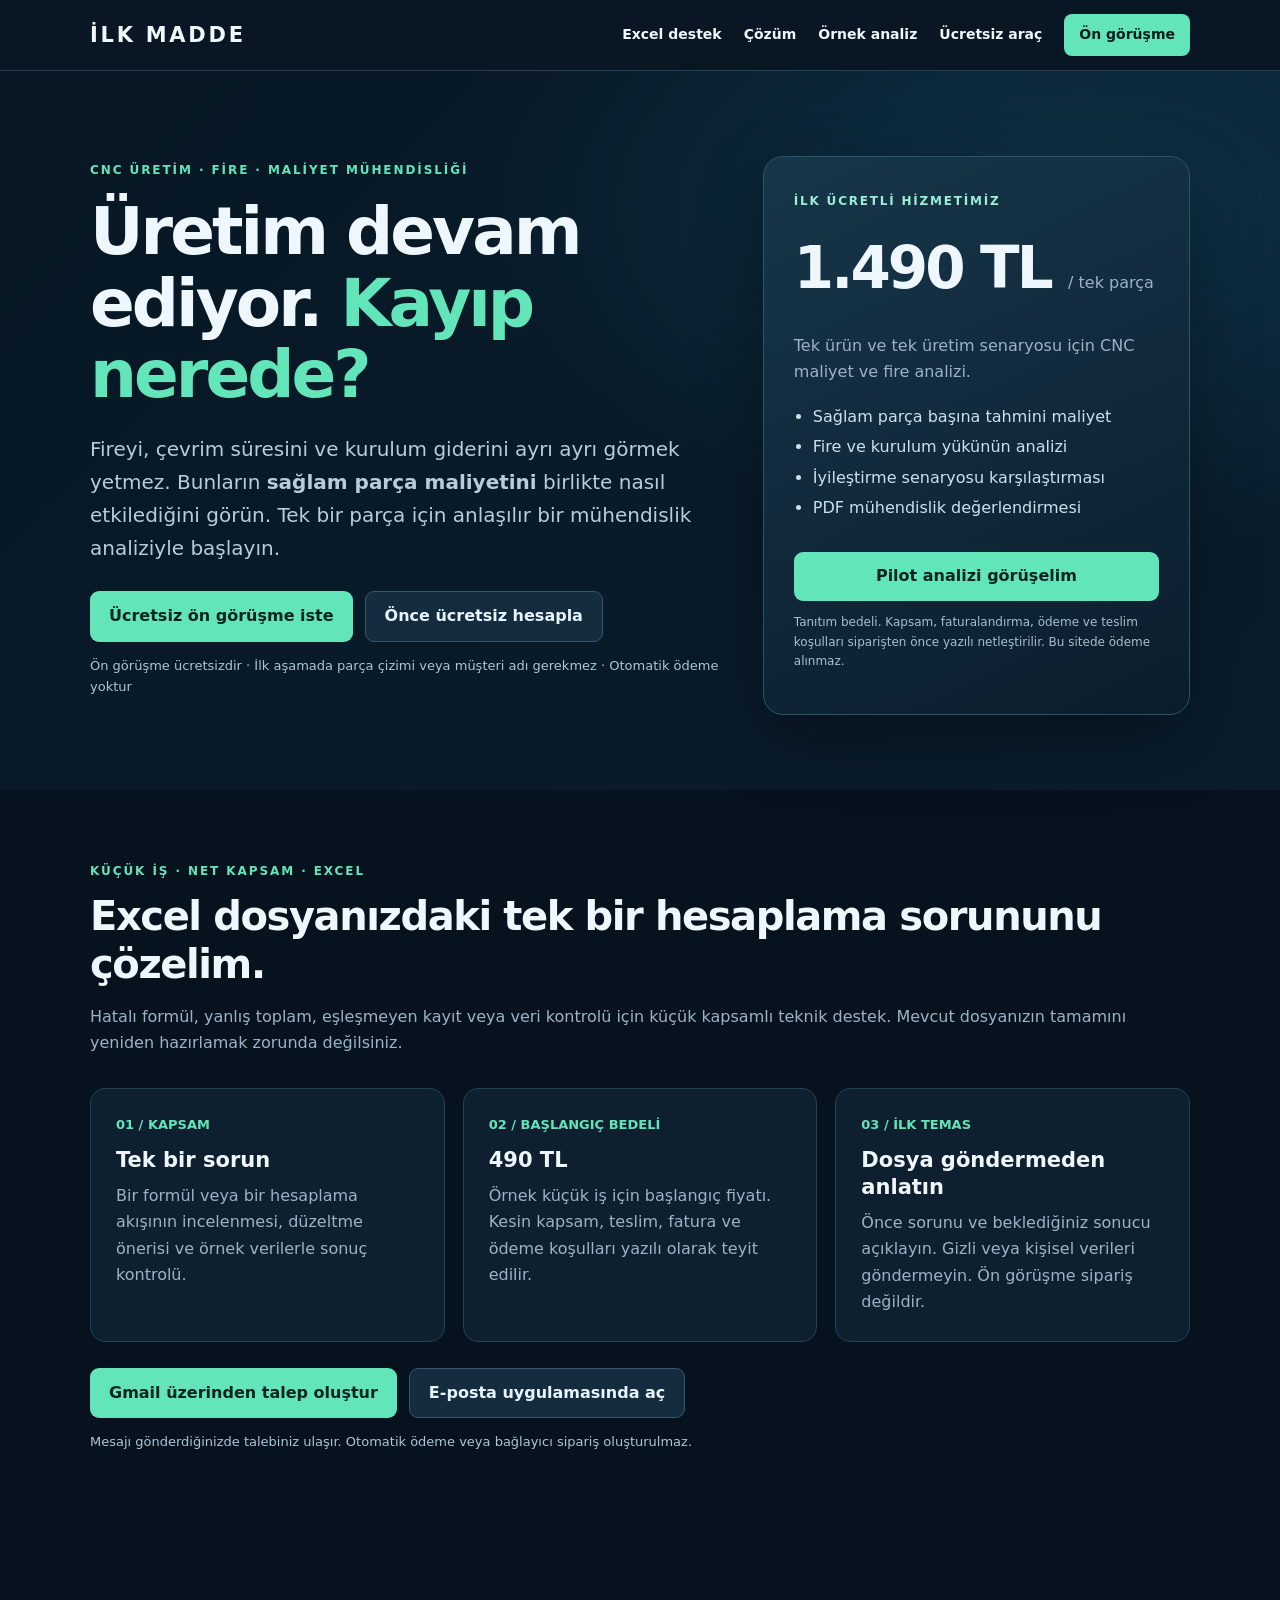
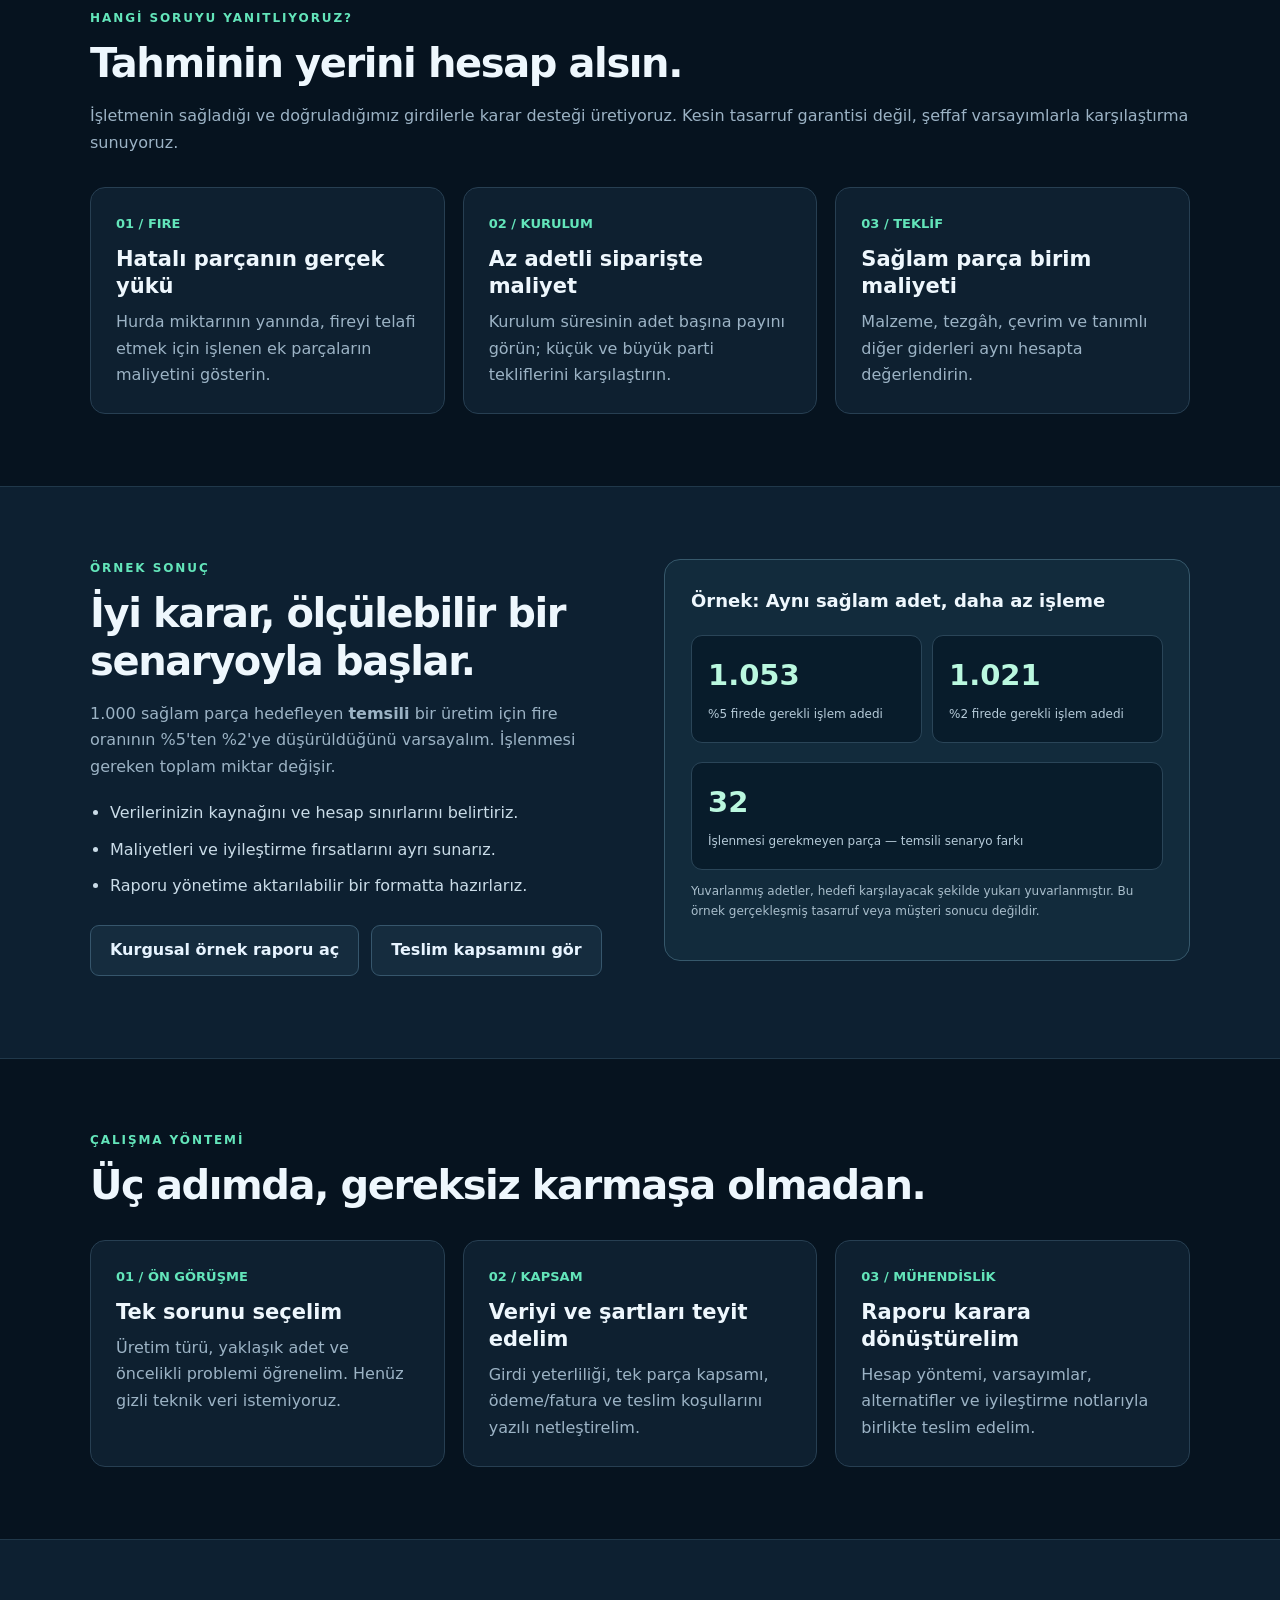
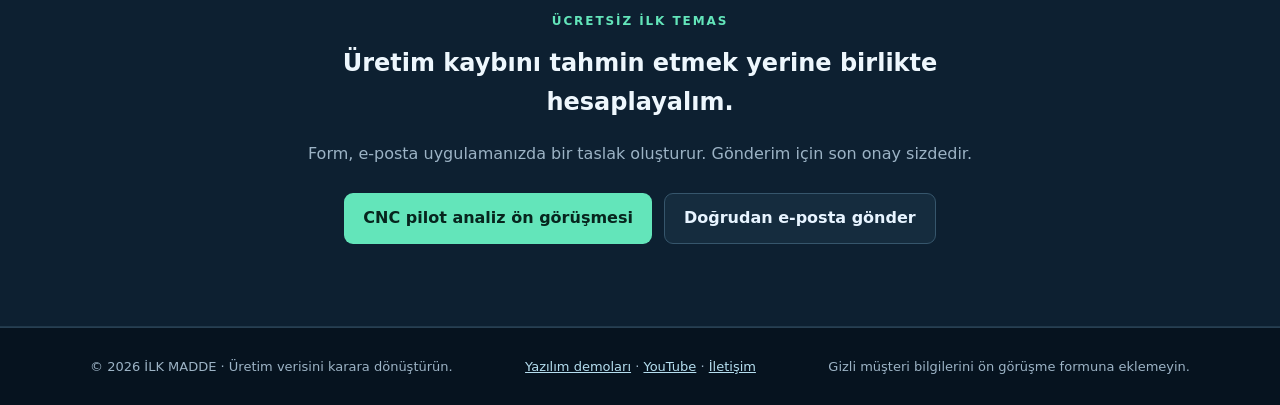
==== commit c3acc42d: "Add low-scope Excel support offer and direct Gmail inquiry route" ====
--- a/index.html
+++ b/index.html
@@ -5,7 +5,7 @@
 <meta name="viewport" content="width=device-width,initial-scale=1">
 <meta name="theme-color" content="#071523">
 <title>CNC Fire ve Birim Maliyet Analizi | İLK MADDE</title>
-<meta name="description" content="CNC üretiminizde fire maliyetini, çevrim etkisini ve sağlam parça maliyetini görünür kılın. Ücretsiz hesaplama ve 1.490 TL tek parça pilot mühendislik analizi.">
+<meta name="description" content="CNC üretiminizde fire maliyetini, çevrim etkisini ve sağlam parça maliyetini görünür kılın. Ücretsiz hesaplama, CNC mühendislik analizi ve 490 TL başlangıç fiyatlı küçük kapsamlı Excel formül desteği.">
 <link rel="canonical" href="https://bugrayesilbas-cyber.github.io/ilk-madde/">
 <meta property="og:type" content="website">
 <meta property="og:locale" content="tr_TR">
@@ -21,9 +21,10 @@
 </style>
 </head>
 <body>
-<header class="top"><div class="wrap topline"><a class="brand" href="index.html" aria-label="İLK MADDE Ana Sayfa">İLK MADDE</a><nav class="menu" aria-label="Ana menü"><a href="#cozum">Çözüm</a><a href="#ornek">Örnek analiz</a><a href="hesaplayici.html">Ücretsiz araç</a><a class="nav-cta" href="on-gorusme.html?kaynak=ana-sayfa">Ön görüşme</a></nav></div></header>
+<header class="top"><div class="wrap topline"><a class="brand" href="index.html" aria-label="İLK MADDE Ana Sayfa">İLK MADDE</a><nav class="menu" aria-label="Ana menü"><a href="#excel-destek">Excel destek</a><a href="#cozum">Çözüm</a><a href="#ornek">Örnek analiz</a><a href="hesaplayici.html">Ücretsiz araç</a><a class="nav-cta" href="on-gorusme.html?kaynak=ana-sayfa">Ön görüşme</a></nav></div></header>
 <main>
 <section class="hero"><div class="wrap hero-grid"><div><div class="eyebrow">CNC Üretim · Fire · Maliyet Mühendisliği</div><h1>Üretim devam ediyor. <em>Kayıp nerede?</em></h1><p class="lead">Fireyi, çevrim süresini ve kurulum giderini ayrı ayrı görmek yetmez. Bunların <strong>sağlam parça maliyetini</strong> birlikte nasıl etkilediğini görün. Tek bir parça için anlaşılır bir mühendislik analiziyle başlayın.</p><div class="buttons"><a class="btn" href="on-gorusme.html?kaynak=ana-sayfa">Ücretsiz ön görüşme iste</a><a class="btn out" href="hesaplayici.html">Önce ücretsiz hesapla</a></div><p class="trust">Ön görüşme ücretsizdir · İlk aşamada parça çizimi veya müşteri adı gerekmez · Otomatik ödeme yoktur</p></div><aside class="price-card"><b>İLK ÜCRETLİ HİZMETİMİZ</b><div class="price">1.490 TL <small>/ tek parça</small></div><p class="muted">Tek ürün ve tek üretim senaryosu için CNC maliyet ve fire analizi.</p><ul><li>Sağlam parça başına tahmini maliyet</li><li>Fire ve kurulum yükünün analizi</li><li>İyileştirme senaryosu karşılaştırması</li><li>PDF mühendislik değerlendirmesi</li></ul><a class="btn" href="on-gorusme.html?kaynak=ana-sayfa">Pilot analizi görüşelim</a><p class="disclaimer">Tanıtım bedeli. Kapsam, faturalandırma, ödeme ve teslim koşulları siparişten önce yazılı netleştirilir. Bu sitede ödeme alınmaz.</p></aside></div></section>
+<section id="excel-destek" class="section wrap"><div class="eyebrow">Küçük iş · Net kapsam · Excel</div><h2>Excel dosyanızdaki tek bir hesaplama sorununu çözelim.</h2><p class="muted">Hatalı formül, yanlış toplam, eşleşmeyen kayıt veya veri kontrolü için küçük kapsamlı teknik destek. Mevcut dosyanızın tamamını yeniden hazırlamak zorunda değilsiniz.</p><div class="grid3"><article class="card"><div class="number">01 / KAPSAM</div><h3>Tek bir sorun</h3><p>Bir formül veya bir hesaplama akışının incelenmesi, düzeltme önerisi ve örnek verilerle sonuç kontrolü.</p></article><article class="card"><div class="number">02 / BAŞLANGIÇ BEDELİ</div><h3>490 TL</h3><p>Örnek küçük iş için başlangıç fiyatı. Kesin kapsam, teslim, fatura ve ödeme koşulları yazılı olarak teyit edilir.</p></article><article class="card"><div class="number">03 / İLK TEMAS</div><h3>Dosya göndermeden anlatın</h3><p>Önce sorunu ve beklediğiniz sonucu açıklayın. Gizli veya kişisel verileri göndermeyin. Ön görüşme sipariş değildir.</p></article></div><div class="buttons"><a class="btn" href="https://mail.google.com/mail/?view=cm&amp;fs=1&amp;to=ilkmadde669%40gmail.com&amp;su=%C4%B0LK%20MADDE%20%7C%20Excel%20form%C3%BCl%20d%C3%BCzeltme%20talebi&amp;body=Merhaba%2C%0A%0AExcel%20dosyamda%20d%C3%BCzeltmek%20istedi%C4%9Fim%20sorun%3A%0A%0ABeklenen%20sonu%C3%A7%3A%0A%0ADosyay%C4%B1%20payla%C5%9Fmadan%20%C3%B6nce%20kapsam%20ve%20fiyat%20teyidi%20rica%20ederim." target="_blank" rel="noopener noreferrer">Gmail üzerinden talep oluştur</a><a class="btn out" href="mailto:ilkmadde669@gmail.com?subject=%C4%B0LK%20MADDE%20%7C%20Excel%20form%C3%BCl%20d%C3%BCzeltme%20talebi&amp;body=Merhaba%2C%0A%0AExcel%20dosyamda%20d%C3%BCzeltmek%20istedi%C4%9Fim%20sorun%3A%0A%0ABeklenen%20sonu%C3%A7%3A%0A%0ADosyay%C4%B1%20payla%C5%9Fmadan%20%C3%B6nce%20kapsam%20ve%20fiyat%20teyidi%20rica%20ederim.">E-posta uygulamasında aç</a></div><p class="trust">Mesajı gönderdiğinizde talebiniz ulaşır. Otomatik ödeme veya bağlayıcı sipariş oluşturulmaz.</p></section>
 <section id="cozum" class="section wrap"><div class="eyebrow">Hangi soruyu yanıtlıyoruz?</div><h2>Tahminin yerini hesap alsın.</h2><p class="muted">İşletmenin sağladığı ve doğruladığımız girdilerle karar desteği üretiyoruz. Kesin tasarruf garantisi değil, şeffaf varsayımlarla karşılaştırma sunuyoruz.</p><div class="grid3"><article class="card"><div class="number">01 / FIRE</div><h3>Hatalı parçanın gerçek yükü</h3><p>Hurda miktarının yanında, fireyi telafi etmek için işlenen ek parçaların maliyetini gösterin.</p></article><article class="card"><div class="number">02 / KURULUM</div><h3>Az adetli siparişte maliyet</h3><p>Kurulum süresinin adet başına payını görün; küçük ve büyük parti tekliflerini karşılaştırın.</p></article><article class="card"><div class="number">03 / TEKLİF</div><h3>Sağlam parça birim maliyeti</h3><p>Malzeme, tezgâh, çevrim ve tanımlı diğer giderleri aynı hesapta değerlendirin.</p></article></div></section>
 <section id="ornek" class="section band"><div class="wrap split"><div><div class="eyebrow">Örnek sonuç</div><h2>İyi karar, ölçülebilir bir senaryoyla başlar.</h2><p class="muted">1.000 sağlam parça hedefleyen <strong>temsili</strong> bir üretim için fire oranının %5'ten %2'ye düşürüldüğünü varsayalım. İşlenmesi gereken toplam miktar değişir.</p><ul class="list"><li>Verilerinizin kaynağını ve hesap sınırlarını belirtiriz.</li><li>Maliyetleri ve iyileştirme fırsatlarını ayrı sunarız.</li><li>Raporu yönetime aktarılabilir bir formatta hazırlarız.</li></ul><div class="buttons"><a class="btn out" href="ornek-analiz.html">Kurgusal örnek raporu aç</a><a class="btn out" href="hizmet-kapsami.html">Teslim kapsamını gör</a></div></div><div class="result"><strong>Örnek: Aynı sağlam adet, daha az işleme</strong><div class="metrics"><div class="metric"><b>1.053</b><span>%5 firede gerekli işlem adedi</span></div><div class="metric"><b>1.021</b><span>%2 firede gerekli işlem adedi</span></div></div><div class="metric"><b>32</b><span>İşlenmesi gerekmeyen parça — temsili senaryo farkı</span></div><p class="disclaimer">Yuvarlanmış adetler, hedefi karşılayacak şekilde yukarı yuvarlanmıştır. Bu örnek gerçekleşmiş tasarruf veya müşteri sonucu değildir.</p></div></div></section>
 <section class="section wrap"><div class="eyebrow">Çalışma yöntemi</div><h2>Üç adımda, gereksiz karmaşa olmadan.</h2><div class="grid3"><article class="card"><div class="number">01 / ÖN GÖRÜŞME</div><h3>Tek sorunu seçelim</h3><p>Üretim türü, yaklaşık adet ve öncelikli problemi öğrenelim. Henüz gizli teknik veri istemiyoruz.</p></article><article class="card"><div class="number">02 / KAPSAM</div><h3>Veriyi ve şartları teyit edelim</h3><p>Girdi yeterliliği, tek parça kapsamı, ödeme/fatura ve teslim koşullarını yazılı netleştirelim.</p></article><article class="card"><div class="number">03 / MÜHENDİSLİK</div><h3>Raporu karara dönüştürelim</h3><p>Hesap yöntemi, varsayımlar, alternatifler ve iyileştirme notlarıyla birlikte teslim edelim.</p></article></div></section>
